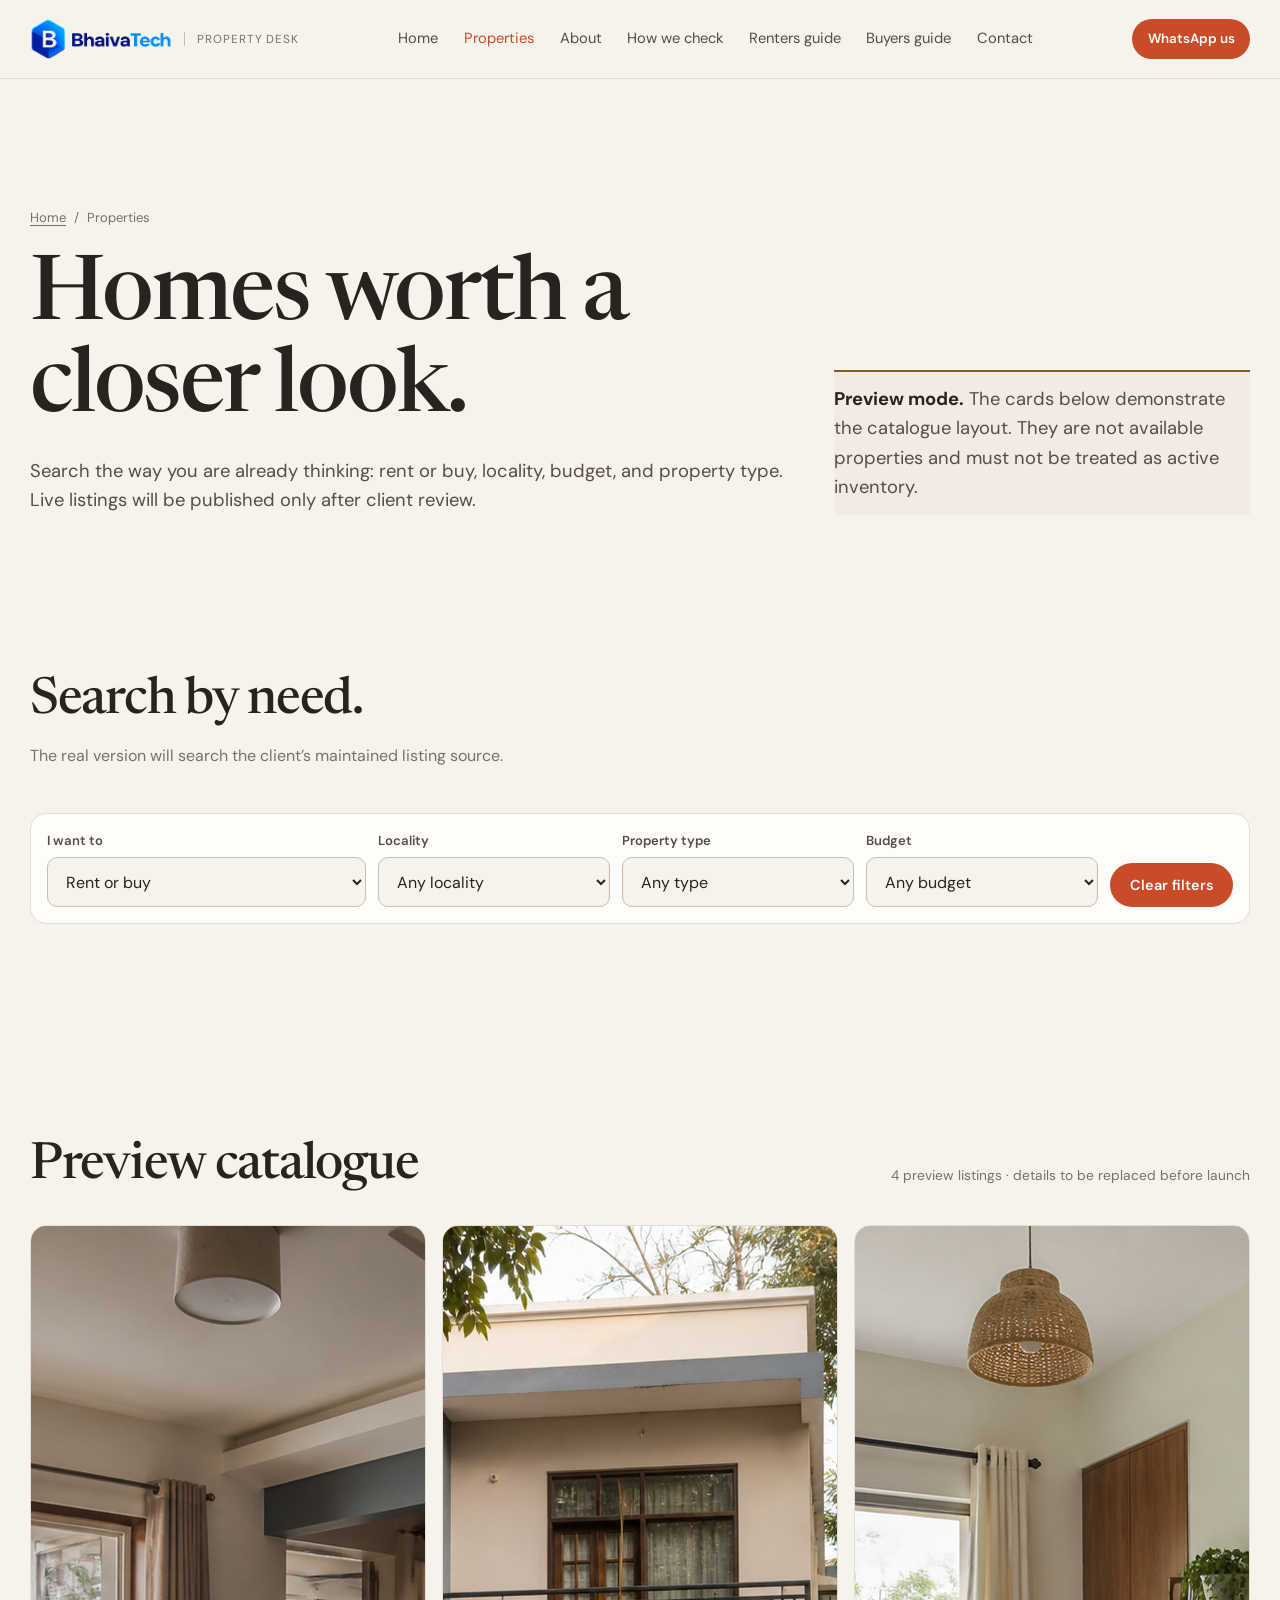
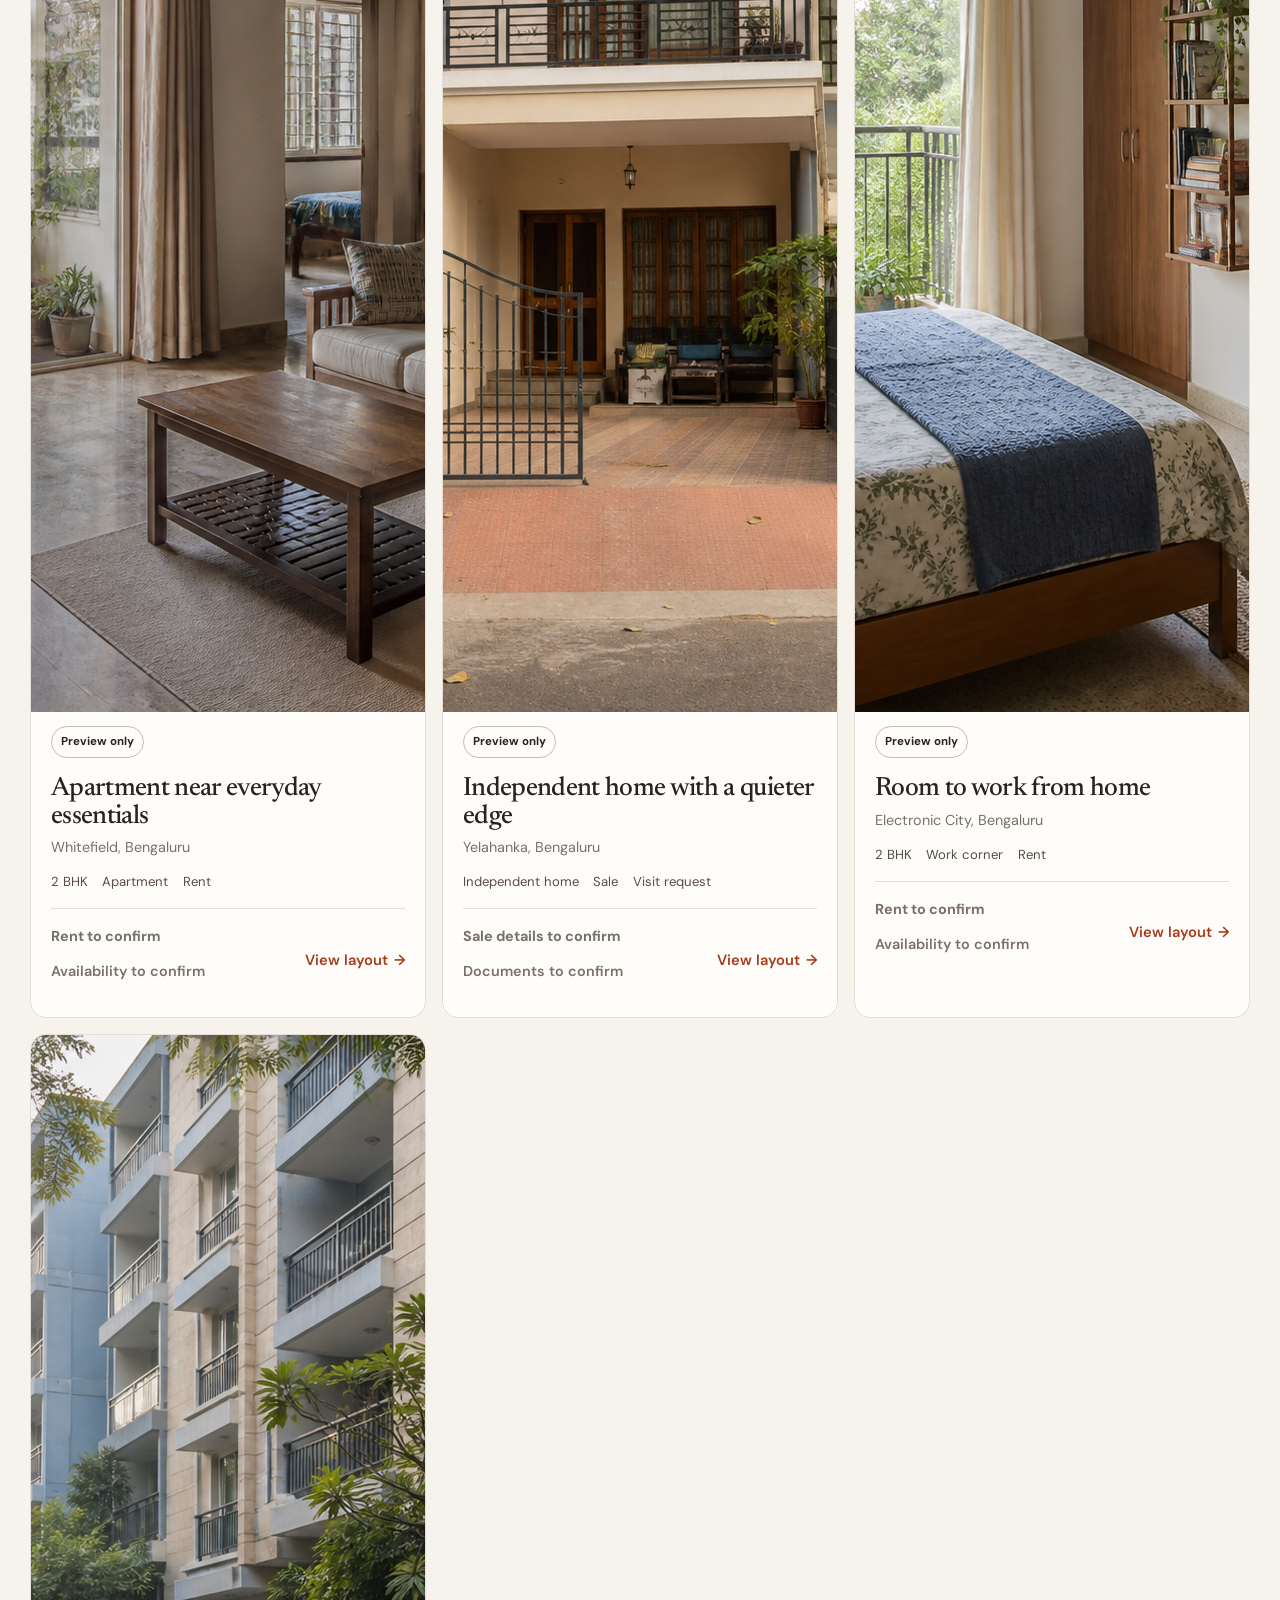
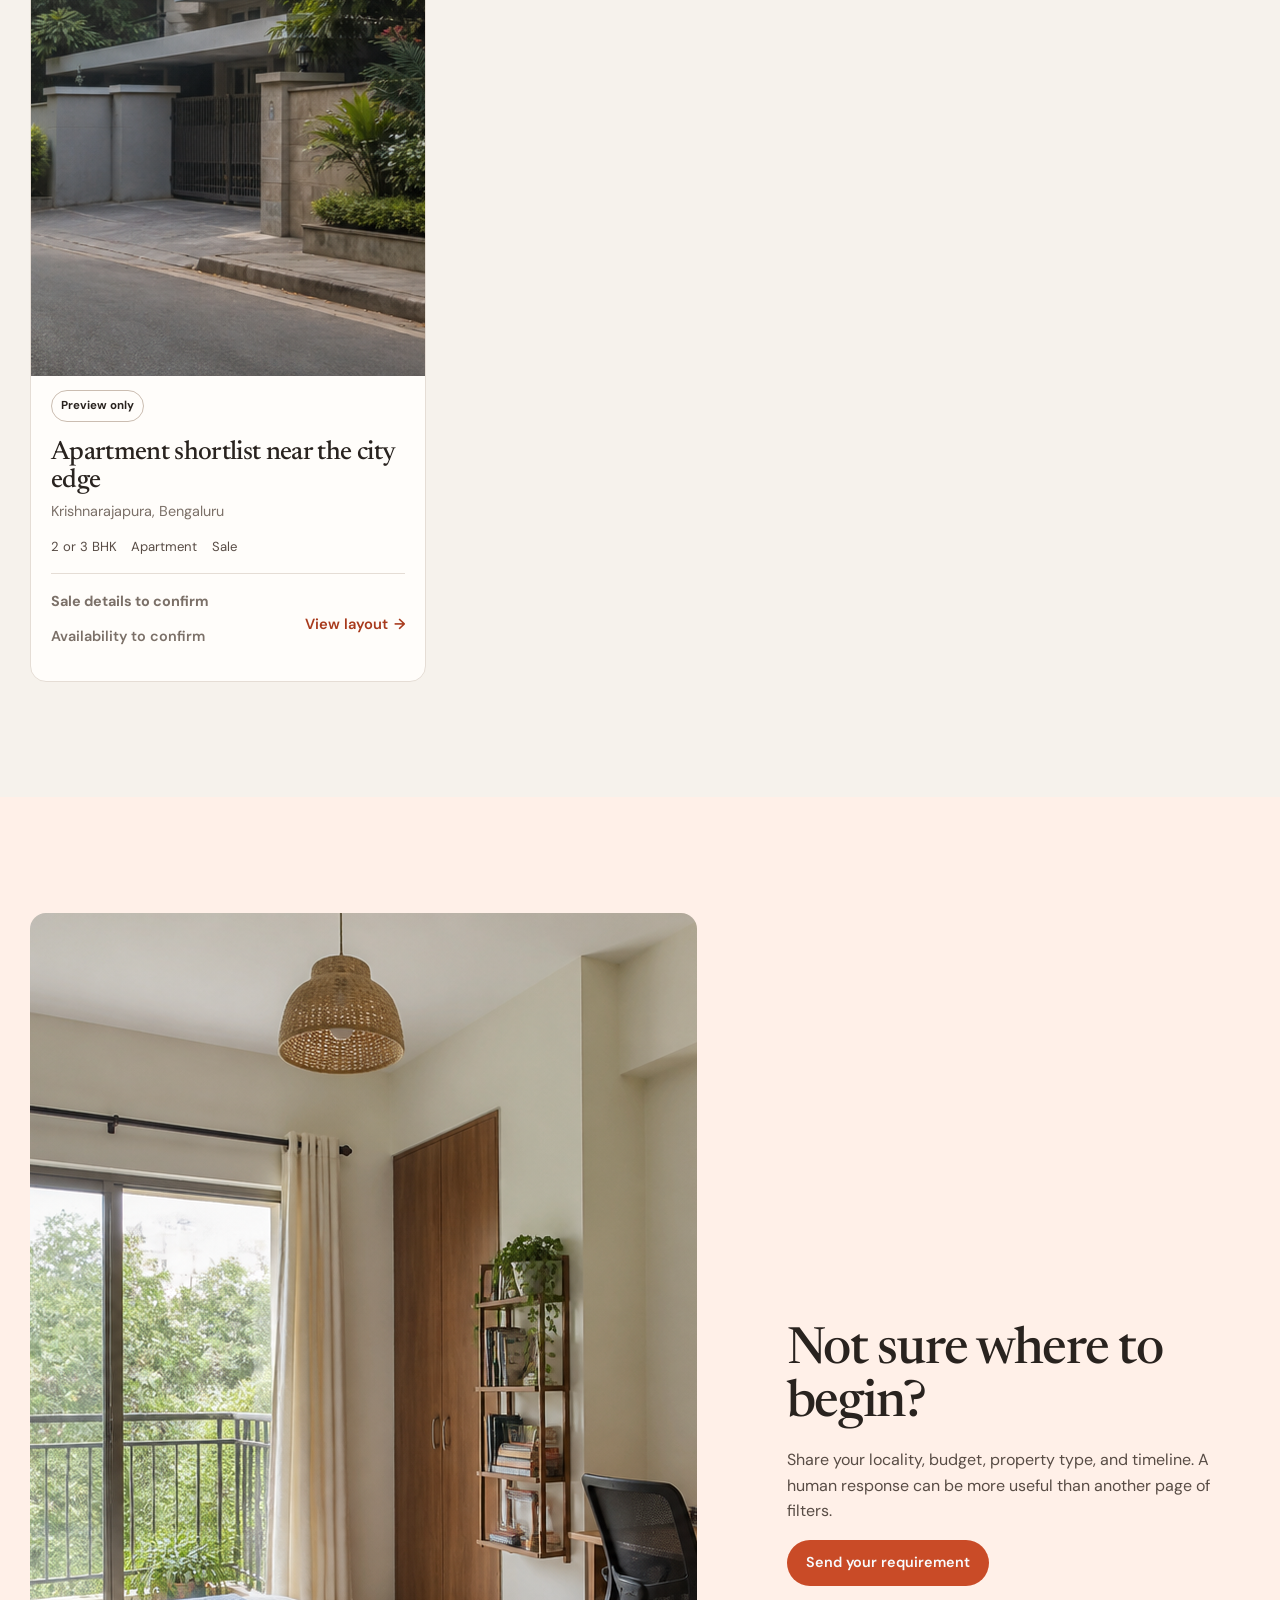
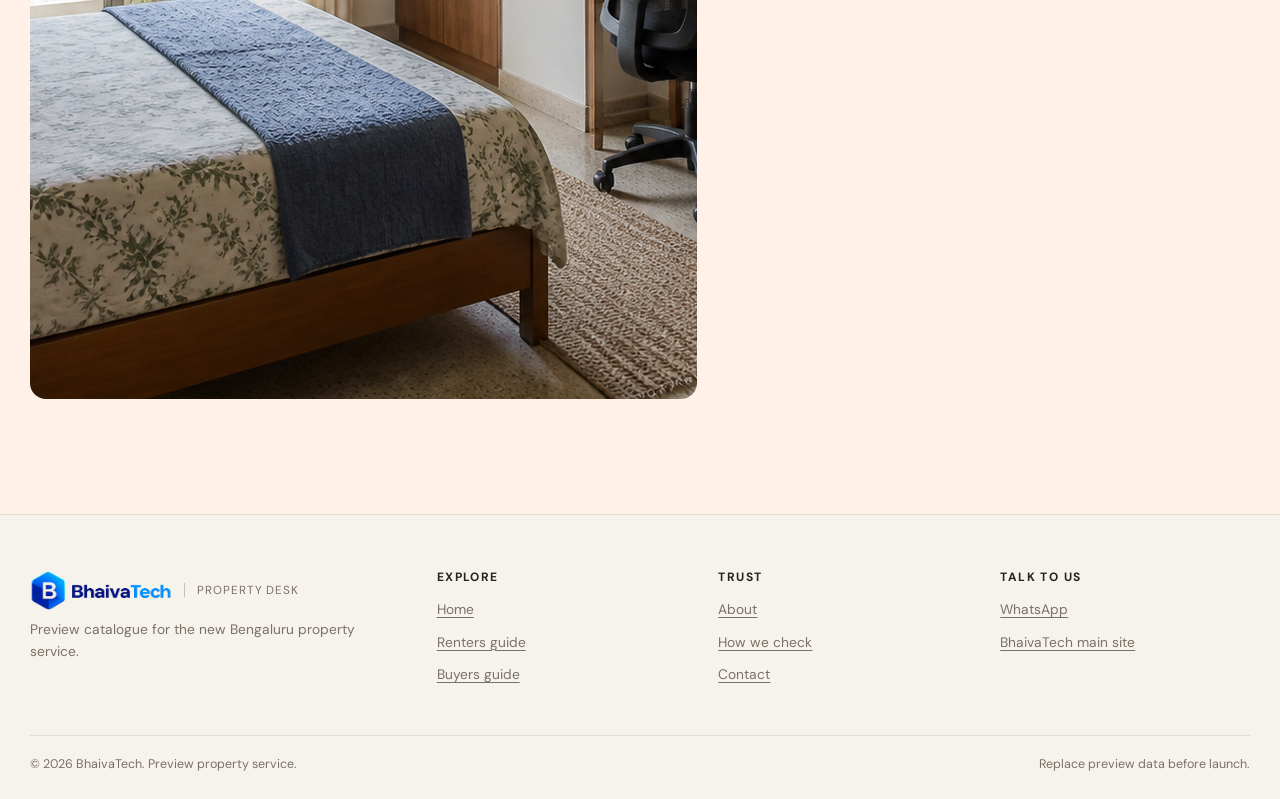
==== properties/index.html @ dc2337f1 "first commit" ====
<!doctype html>
<html lang="en">
<head>
  <meta charset="utf-8">
  <meta name="viewport" content="width=device-width, initial-scale=1">
  <meta name="robots" content="noindex, nofollow">
  <meta name="description" content="Preview the BhaivaTech property catalogue for homes to rent and buy in Bengaluru.">
  <meta property="og:title" content="Bengaluru properties | BhaivaTech Homes">
  <meta property="og:description" content="A preview of the future Bengaluru property catalogue. Live listings will be added after client review.">
  <meta property="og:type" content="website">
  <title>Bengaluru properties | BhaivaTech Homes preview</title>
  <link rel="stylesheet" href="../styles.css">
  <script type="module">
    import { prepare, layout } from 'https://esm.sh/@chenglou/pretext';
    window.Pretext = { prepare, layout };
    window.dispatchEvent(new Event('pretext-ready'));
  </script>
  <script src="../script.js" defer></script>
</head>
<body>
  <a class="skip-link" href="#main-content">Skip to main content</a>
  <header class="site-header">
    <div class="site-header__inner">
      <a class="brand-lockup" href="../index.html" aria-label="BhaivaTech Homes home"><img src="../assets/bhaivatech-logo.png" alt="BhaivaTech"><span class="brand-lockup__descriptor">Property desk</span></a>
      <nav class="primary-nav" id="primary-navigation" data-primary-nav aria-label="Primary navigation">
        <a href="../index.html">Home</a><a href="index.html" aria-current="page">Properties</a><a href="../about.html">About</a><a href="../how-we-verify.html">How we check</a><a href="../renters-guide.html">Renters guide</a><a href="../buyers-guide.html">Buyers guide</a><a href="../contact.html">Contact</a>
      </nav>
      <div class="header-actions"><a class="button button--primary button--small" href="https://wa.me/918277807904?text=Hello%20BhaivaTech%20Homes%2C%20I%20want%20help%20finding%20a%20home%20in%20Bengaluru." target="_blank" rel="noopener">WhatsApp us</a><button class="menu-toggle" type="button" data-menu-toggle aria-expanded="false" aria-controls="primary-navigation" aria-label="Open menu">Menu</button></div>
    </div>
  </header>

  <main id="main-content">
    <section class="container page-hero catalogue-hero" aria-labelledby="catalogue-title">
      <div>
        <div class="breadcrumbs"><a href="../index.html">Home</a><span aria-hidden="true">/</span><span>Properties</span></div>
        <p class="eyebrow">Bengaluru property catalogue</p>
        <h1 id="catalogue-title" data-pretext contenteditable="true" spellcheck="false">Homes worth a closer look.</h1>
        <p data-pretext contenteditable="true" spellcheck="false">Search the way you are already thinking: rent or buy, locality, budget, and property type. Live listings will be published only after client review.</p>
      </div>
      <aside class="catalogue-hero__aside"><p class="notice"><strong>Preview mode.</strong> The cards below demonstrate the catalogue layout. They are not available properties and must not be treated as active inventory.</p></aside>
    </section>

    <section class="section section--tight" aria-labelledby="search-title">
      <div class="container">
        <div class="section-intro"><h2 id="search-title">Search by need.</h2><p class="muted">The real version will search the client’s maintained listing source.</p></div>
        <form class="filter-bar" aria-label="Filter preview properties">
          <div class="form-field"><label for="catalogue-intent">I want to</label><select id="catalogue-intent" name="intent" data-property-filter><option value="">Rent or buy</option><option value="rent">Rent</option><option value="buy">Buy</option></select></div>
          <div class="form-field"><label for="catalogue-locality">Locality</label><select id="catalogue-locality" name="locality" data-property-filter><option value="">Any locality</option><option value="Whitefield">Whitefield</option><option value="Yelahanka">Yelahanka</option><option value="Electronic City">Electronic City</option><option value="Krishnarajapura">Krishnarajapura</option></select></div>
          <div class="form-field"><label for="catalogue-type">Property type</label><select id="catalogue-type" name="type" data-property-filter><option value="">Any type</option><option value="apartment">Apartment</option><option value="house">Independent home</option></select></div>
          <div class="form-field"><label for="catalogue-budget">Budget</label><select id="catalogue-budget" name="budget" data-property-filter><option value="">Any budget</option><option value="rent-basic">Monthly rent</option><option value="sale-basic">Sale budget</option></select></div>
          <button class="button button--primary" type="button" data-clear-filters>Clear filters</button>
        </form>
      </div>
    </section>

    <section class="section" aria-labelledby="results-title">
      <div class="container">
        <div class="catalogue-toolbar"><h2 id="results-title">Preview catalogue</h2><p><span data-result-count>4 preview listings</span> · details to be replaced before launch</p></div>
        <!-- gstack-shortcut(dec-29d0bfb4-1c5e-407a-89c8-eeb99f6dd342): preview catalogue has no accounts, owner uploads, or live database; upgrade when real listing operations require them. -->
        <div class="catalogue-grid" data-property-grid>
          <article class="property-card catalogue-card" data-property-card data-intent="rent" data-locality="Whitefield" data-type="apartment" data-budget="rent-basic">
            <div class="property-card__image-wrap"><img class="property-card__image" src="../assets/bengaluru-living-room.png" alt="Preview apartment living room in Whitefield" width="1448" height="1086" loading="lazy"><span class="property-card__flag">Preview only</span></div>
            <div class="property-card__body"><h3>Apartment near everyday essentials</h3><p>Whitefield, Bengaluru</p><div class="property-meta"><span>2 BHK</span><span>Apartment</span><span>Rent</span></div><div class="property-card__footer"><div><p class="property-price">Rent to confirm</p><p class="property-status">Availability to confirm</p></div><a class="text-link" href="../property-preview.html?intent=rent&amp;locality=Whitefield">View layout <span aria-hidden="true">→</span></a></div></div>
          </article>
          <article class="property-card catalogue-card" data-property-card data-intent="buy" data-locality="Yelahanka" data-type="house" data-budget="sale-basic">
            <div class="property-card__image-wrap"><img class="property-card__image" src="../assets/bengaluru-house.png" alt="Preview independent home in Yelahanka" width="1448" height="1086" loading="lazy"><span class="property-card__flag">Preview only</span></div>
            <div class="property-card__body"><h3>Independent home with a quieter edge</h3><p>Yelahanka, Bengaluru</p><div class="property-meta"><span>Independent home</span><span>Sale</span><span>Visit request</span></div><div class="property-card__footer"><div><p class="property-price">Sale details to confirm</p><p class="property-status">Documents to confirm</p></div><a class="text-link" href="../property-preview.html?intent=buy&amp;locality=Yelahanka">View layout <span aria-hidden="true">→</span></a></div></div>
          </article>
          <article class="property-card catalogue-card" data-property-card data-intent="rent" data-locality="Electronic City" data-type="apartment" data-budget="rent-basic">
            <div class="property-card__image-wrap"><img class="property-card__image" src="../assets/bengaluru-bedroom.png" alt="Preview apartment bedroom in Electronic City" width="1448" height="1086" loading="lazy"><span class="property-card__flag">Preview only</span></div>
            <div class="property-card__body"><h3>Room to work from home</h3><p>Electronic City, Bengaluru</p><div class="property-meta"><span>2 BHK</span><span>Work corner</span><span>Rent</span></div><div class="property-card__footer"><div><p class="property-price">Rent to confirm</p><p class="property-status">Availability to confirm</p></div><a class="text-link" href="../property-preview.html?intent=rent&amp;locality=Electronic%20City">View layout <span aria-hidden="true">→</span></a></div></div>
          </article>
          <article class="property-card catalogue-card" data-property-card data-intent="buy" data-locality="Krishnarajapura" data-type="apartment" data-budget="sale-basic">
            <div class="property-card__image-wrap"><img class="property-card__image" src="../assets/bengaluru-street-hero.png" alt="Preview apartment street in Krishnarajapura" width="1672" height="941" loading="lazy"><span class="property-card__flag">Preview only</span></div>
            <div class="property-card__body"><h3>Apartment shortlist near the city edge</h3><p>Krishnarajapura, Bengaluru</p><div class="property-meta"><span>2 or 3 BHK</span><span>Apartment</span><span>Sale</span></div><div class="property-card__footer"><div><p class="property-price">Sale details to confirm</p><p class="property-status">Availability to confirm</p></div><a class="text-link" href="../property-preview.html?intent=buy&amp;locality=Krishnarajapura">View layout <span aria-hidden="true">→</span></a></div></div>
          </article>
          <div class="empty-state" data-empty-state hidden><h3>No preview matches that filter.</h3><p>Try another locality or tell the team what you need. The live catalogue will guide you to an enquiry when no exact property is available.</p><a class="button button--outline" href="../contact.html">Tell us your need</a></div>
        </div>
      </div>
    </section>

    <section class="section section--blue" aria-labelledby="catalogue-help-title">
      <div class="container split-feature split-feature--reverse">
        <div class="feature-media"><img src="../assets/bengaluru-bedroom.png" alt="Preview bedroom with a work desk in a Bengaluru apartment" width="1448" height="1086" loading="lazy"></div>
        <div class="feature-copy"><h2 id="catalogue-help-title">Not sure where to begin?</h2><p>Share your locality, budget, property type, and timeline. A human response can be more useful than another page of filters.</p><a class="button button--primary" href="../contact.html">Send your requirement</a></div>
      </div>
    </section>
  </main>

  <footer class="site-footer"><div class="site-footer__inner"><div class="site-footer__grid"><div><a class="brand-lockup" href="../index.html" aria-label="BhaivaTech Homes home"><img src="../assets/bhaivatech-logo.png" alt="BhaivaTech"><span class="brand-lockup__descriptor">Property desk</span></a><p>Preview catalogue for the new Bengaluru property service.</p></div><div><h2>Explore</h2><ul><li><a href="../index.html">Home</a></li><li><a href="../renters-guide.html">Renters guide</a></li><li><a href="../buyers-guide.html">Buyers guide</a></li></ul></div><div><h2>Trust</h2><ul><li><a href="../about.html">About</a></li><li><a href="../how-we-verify.html">How we check</a></li><li><a href="../contact.html">Contact</a></li></ul></div><div><h2>Talk to us</h2><ul><li><a href="https://wa.me/918277807904" target="_blank" rel="noopener">WhatsApp</a></li><li><a href="https://bhaivatech.com/" target="_blank" rel="noopener">BhaivaTech main site</a></li></ul></div></div><div class="site-footer__bottom"><span>© 2026 BhaivaTech. Preview property service.</span><span>Replace preview data before launch.</span></div></div></footer>
</body>
</html>
---- styles.css ----
@import url('https://fonts.googleapis.com/css2?family=DM+Sans:wght@400;500;600;700&family=Newsreader:opsz,wght@6..72,400;6..72,500;6..72,600&display=swap');

:root {
  color-scheme: light;
  --page: #f6f2ec;
  --surface: #fffdfa;
  --surface-strong: #f1ebe4;
  --surface-blue: #fff0e8;
  --ink: #29231f;
  --ink-soft: #584c45;
  --muted: #7b7068;
  --line: #e5ddd5;
  --line-strong: #cbbdb1;
  --brand: #c94b27;
  --brand-deep: #a83a1c;
  --brand-pale: #fae3d9;
  --success: #23664f;
  --warning: #8a5a18;
  --radius: 16px;
  --radius-small: 10px;
  --max: 1220px;
  --shadow: 0 16px 38px rgba(25, 35, 45, 0.09);
  --font-sans: 'DM Sans', system-ui, sans-serif;
  --font-display: 'Newsreader', Georgia, serif;
}

* { box-sizing: border-box; }

html {
  scroll-behavior: smooth;
  background: var(--page);
}

body {
  margin: 0;
  min-width: 320px;
  background: var(--page);
  color: var(--ink);
  font-family: var(--font-sans);
  font-size: 16px;
  line-height: 1.6;
  text-rendering: optimizeLegibility;
}

body::selection { background: var(--brand-pale); }

img { display: block; max-width: 100%; }

a {
  color: inherit;
  text-decoration-thickness: 1px;
  text-underline-offset: 3px;
}

button,
input,
select,
textarea { font: inherit; }

button { cursor: pointer; }

:focus-visible {
  outline: 3px solid var(--brand);
  outline-offset: 4px;
}

.skip-link {
  position: absolute;
  left: 1rem;
  top: -5rem;
  z-index: 20;
  padding: 0.75rem 1rem;
  border-radius: var(--radius-small);
  background: var(--ink);
  color: var(--page);
}

.skip-link:focus { top: 1rem; }

.site-header {
  position: sticky;
  top: 0;
  z-index: 10;
  border-bottom: 1px solid var(--line);
  background: color-mix(in srgb, var(--page) 94%, transparent);
  backdrop-filter: blur(16px);
}

.site-header__inner,
.site-footer__inner,
.container {
  width: min(calc(100% - 2.5rem), var(--max));
  margin-inline: auto;
}

.site-header__inner {
  display: flex;
  min-height: 78px;
  align-items: center;
  justify-content: space-between;
  gap: 2rem;
}

.brand-lockup {
  display: inline-flex;
  min-width: 166px;
  align-items: center;
  gap: 0.75rem;
  text-decoration: none;
}

.brand-lockup img {
  width: 142px;
  height: auto;
}

.brand-lockup__descriptor {
  padding-left: 0.75rem;
  border-left: 1px solid var(--line-strong);
  color: var(--muted);
  font-size: 0.73rem;
  line-height: 1.2;
  letter-spacing: 0.08em;
  text-transform: uppercase;
}

.primary-nav {
  display: flex;
  align-items: center;
  gap: clamp(1rem, 2vw, 2rem);
}

.primary-nav a {
  color: var(--ink-soft);
  font-size: 0.92rem;
  text-decoration: none;
}

.primary-nav a:hover,
.primary-nav a[aria-current='page'] { color: var(--brand); }

.header-actions {
  display: flex;
  align-items: center;
  gap: 0.75rem;
}

.menu-toggle {
  display: none;
  min-width: 44px;
  min-height: 44px;
  border: 1px solid var(--line);
  border-radius: var(--radius-small);
  background: var(--surface);
  color: var(--ink);
}

.button {
  display: inline-flex;
  min-height: 46px;
  align-items: center;
  justify-content: center;
  gap: 0.5rem;
  border: 1px solid transparent;
  border-radius: 999px;
  padding: 0.72rem 1.15rem;
  font-size: 0.9rem;
  font-weight: 600;
  line-height: 1;
  text-decoration: none;
  transition: transform 180ms ease, background-color 180ms ease, border-color 180ms ease;
}

.button:hover { transform: translateY(-2px); }

.button--primary {
  background: var(--brand);
  color: #f8fbfd;
}

.button--primary:hover { background: var(--brand-deep); }

.button--outline {
  border-color: var(--line-strong);
  background: transparent;
  color: var(--ink);
}

.button--outline:hover { border-color: var(--brand); color: var(--brand); }

.button--small { min-height: 40px; padding: 0.6rem 0.9rem; font-size: 0.84rem; }
.button--small { white-space: nowrap; }

.text-link {
  display: inline-flex;
  align-items: center;
  gap: 0.35rem;
  color: var(--brand-deep);
  font-size: 0.92rem;
  font-weight: 600;
  text-decoration: none;
}

.text-link:hover { color: var(--brand); }

.eyebrow {
  display: none;
}

h1,
h2,
h3,
p { margin-top: 0; }

h1,
h2,
h3 {
  color: var(--ink);
  font-family: var(--font-display);
  font-weight: 500;
  letter-spacing: -0.025em;
  line-height: 1.03;
}

h1 { max-width: 11ch; margin-bottom: 1.25rem; font-size: clamp(3.25rem, 7vw, 6rem); }
#hero-title {
  max-width: 24ch;
  font-size: clamp(3rem, 5.3vw, 5.4rem);
}
h2 { margin-bottom: 1rem; font-size: clamp(2.35rem, 4vw, 4.4rem); }
h3 { margin-bottom: 0.65rem; font-size: clamp(1.6rem, 2.8vw, 2.35rem); }

.lede {
  max-width: 58ch;
  color: var(--ink-soft);
  font-size: clamp(1.05rem, 1.5vw, 1.25rem);
  line-height: 1.55;
}

.muted { color: var(--muted); }

.hero {
  display: grid;
  min-height: 650px;
  grid-template-columns: minmax(0, 0.83fr) minmax(0, 1.17fr);
  align-items: stretch;
  gap: 0;
  padding: 2.75rem 0 0;
}

.hero__copy {
  display: flex;
  flex-direction: column;
  justify-content: center;
  padding: clamp(2rem, 5vw, 5.5rem) clamp(1.5rem, 4vw, 4.5rem) clamp(3rem, 6vw, 6rem) 0;
}

.hero__actions {
  display: flex;
  flex-wrap: wrap;
  gap: 0.75rem;
  margin-top: 1.7rem;
}

.hero__note {
  max-width: 42ch;
  margin: 1.2rem 0 0;
  color: var(--muted);
  font-size: 0.84rem;
}

.hero__media {
  position: relative;
  min-height: 620px;
  overflow: hidden;
  border-radius: var(--radius) 0 0 var(--radius);
  background: var(--surface-strong);
}

.hero__media img {
  width: 100%;
  height: 100%;
  min-height: 620px;
  object-fit: cover;
}

.hero__caption {
  position: static;
  max-width: 24ch;
  margin: 0;
  padding: 0.8rem 1rem;
  border: 0;
  color: var(--muted);
  font-size: 0.78rem;
  line-height: 1.4;
}

.section { padding: clamp(4.5rem, 9vw, 8.5rem) 0; }
.section--tight { padding: clamp(3rem, 6vw, 5rem) 0; }
.section--tint { background: var(--surface-strong); }
.section--blue { background: var(--surface-blue); }

.section-intro {
  max-width: 720px;
  margin-bottom: 2.75rem;
}

.section-intro p:last-child { margin-bottom: 0; }

.section-intro--wide { max-width: 900px; }

.intent-grid {
  display: grid;
  grid-template-columns: repeat(2, minmax(0, 1fr));
  gap: 1rem;
}

.intent-panel {
  display: flex;
  min-height: 270px;
  flex-direction: column;
  justify-content: space-between;
  border: 1px solid var(--line);
  border-radius: var(--radius);
  padding: clamp(1.5rem, 3vw, 2.5rem);
  background: var(--surface);
  transition: transform 180ms ease, border-color 180ms ease;
}

.intent-panel:hover { transform: translateY(-3px); border-color: var(--brand); }

.intent-panel--buy { background: var(--surface-blue); }

.intent-panel__mark {
  display: none;
}

.intent-panel p { max-width: 34ch; color: var(--ink-soft); }

.split-feature {
  display: grid;
  grid-template-columns: minmax(0, 0.82fr) minmax(0, 1.18fr);
  align-items: center;
  gap: clamp(2rem, 7vw, 7rem);
}

.split-feature--reverse { grid-template-columns: minmax(0, 1.18fr) minmax(0, 0.82fr); }

.feature-media {
  overflow: hidden;
  border-radius: var(--radius);
  background: var(--surface-strong);
}

.feature-media img { width: 100%; aspect-ratio: 4 / 3; object-fit: cover; }

.feature-copy p { max-width: 54ch; color: var(--ink-soft); }

.feature-copy__list,
.check-list,
.guide-list {
  display: grid;
  gap: 0.85rem;
  padding: 0;
  list-style: none;
}

.feature-copy__list li,
.check-list li {
  display: flex;
  gap: 0.75rem;
  color: var(--ink-soft);
}

.feature-copy__list li::before,
.check-list li::before {
  flex: 0 0 auto;
  width: 1.15rem;
  height: 1.15rem;
  margin-top: 0.25rem;
  border: 1px solid var(--brand);
  border-radius: 50%;
  background: var(--brand);
  content: '';
}

.property-preview-grid {
  display: grid;
  grid-template-columns: repeat(2, minmax(0, 1fr));
  gap: 1rem;
}

.property-card {
  overflow: hidden;
  border: 1px solid var(--line);
  border-radius: var(--radius);
  background: var(--surface);
}

.property-card__image-wrap { position: relative; }
.property-card__image { width: 100%; aspect-ratio: 16 / 10; object-fit: cover; }

.property-card__flag {
  display: inline-block;
  margin: 0.9rem 1.25rem 0;
  border: 1px solid var(--line-strong);
  padding: 0.35rem 0.55rem;
  border-radius: 999px;
  color: var(--ink);
  font-size: 0.72rem;
  font-weight: 700;
}

.property-card__body { padding: 1.15rem 1.25rem 1.35rem; }

.property-card__body h3 { margin-bottom: 0.35rem; font-size: 1.65rem; }
.property-card__body p { margin-bottom: 0.75rem; color: var(--muted); font-size: 0.9rem; }

.property-meta {
  display: flex;
  flex-wrap: wrap;
  gap: 0.45rem 0.9rem;
  margin: 0 0 1rem;
  color: var(--ink-soft);
  font-size: 0.82rem;
}

.property-meta span { white-space: nowrap; }

.property-card__footer {
  display: flex;
  align-items: center;
  justify-content: space-between;
  gap: 1rem;
  border-top: 1px solid var(--line);
  padding-top: 1rem;
}

.property-price { margin: 0; color: var(--ink); font-weight: 700; }
.property-status { margin: 0; color: var(--success); font-size: 0.78rem; font-weight: 600; }

.demo-note {
  margin: 1rem 0 0;
  color: var(--muted);
  font-size: 0.82rem;
}

.locality-list {
  display: grid;
  grid-template-columns: repeat(4, minmax(0, 1fr));
  border-top: 1px solid var(--line);
  border-left: 1px solid var(--line);
}

.locality-link {
  display: flex;
  min-height: 145px;
  flex-direction: column;
  justify-content: space-between;
  border-right: 1px solid var(--line);
  border-bottom: 1px solid var(--line);
  padding: 1.2rem;
  background: var(--surface);
  text-decoration: none;
}

.locality-link:hover { background: var(--surface-blue); }
.locality-link strong { font-family: var(--font-display); font-size: 1.55rem; font-weight: 500; }
.locality-link span { color: var(--muted); font-size: 0.82rem; }

.guide-grid {
  display: grid;
  grid-template-columns: repeat(2, minmax(0, 1fr));
  gap: 1rem;
}

.guide-panel {
  border-top: 2px solid var(--brand);
  padding: 1.5rem 0 0;
}

.guide-panel p { max-width: 48ch; color: var(--ink-soft); }

.faq-list { border-top: 1px solid var(--line); }

.faq-item { border-bottom: 1px solid var(--line); }

.faq-question {
  display: flex;
  width: 100%;
  align-items: center;
  justify-content: space-between;
  gap: 1rem;
  border: 0;
  padding: 1.3rem 0;
  background: transparent;
  color: var(--ink);
  font-family: var(--font-display);
  font-size: clamp(1.2rem, 2vw, 1.6rem);
  text-align: left;
}

.faq-question span:last-child { color: var(--brand); font-family: var(--font-sans); font-size: 1.4rem; }

.faq-answer {
  max-width: 66ch;
  padding: 0 2rem 1.3rem 0;
  color: var(--ink-soft);
}

.faq-answer[hidden] { display: none; }

.lead-section {
  display: grid;
  grid-template-columns: minmax(0, 0.75fr) minmax(0, 1.25fr);
  gap: clamp(2rem, 7vw, 7rem);
  align-items: start;
}

.lead-panel {
  border: 1px solid var(--line);
  border-radius: var(--radius);
  padding: clamp(1.25rem, 3vw, 2.25rem);
  background: var(--surface);
}

.form-grid {
  display: grid;
  grid-template-columns: repeat(2, minmax(0, 1fr));
  gap: 1rem;
}

.form-field { display: grid; gap: 0.4rem; }
.form-field--wide { grid-column: 1 / -1; }

.form-field label {
  color: var(--ink-soft);
  font-size: 0.82rem;
  font-weight: 600;
}

.form-field input,
.form-field select,
.form-field textarea {
  width: 100%;
  border: 1px solid var(--line-strong);
  border-radius: var(--radius-small);
  padding: 0.78rem 0.85rem;
  background: var(--page);
  color: var(--ink);
}

.form-field textarea { min-height: 110px; resize: vertical; }
.form-field input::placeholder,
.form-field textarea::placeholder { color: var(--muted); }
.form-field input:focus,
.form-field select:focus,
.form-field textarea:focus { border-color: var(--brand); outline: 2px solid var(--brand-pale); }

.form-consent { margin: 1rem 0; color: var(--muted); font-size: 0.78rem; }

.form-status {
  margin: 1rem 0 0;
  border-top: 1px solid var(--success);
  padding-top: 0.75rem;
  color: var(--success);
  font-size: 0.88rem;
}

.form-status[hidden] { display: none; }

.site-footer {
  border-top: 1px solid var(--line);
  padding: 3.5rem 0 1.5rem;
}

.site-footer__grid {
  display: grid;
  grid-template-columns: 1.5fr repeat(3, 1fr);
  gap: 2rem;
}

.site-footer__grid h2 {
  margin-bottom: 0.8rem;
  font-family: var(--font-sans);
  font-size: 0.75rem;
  font-weight: 700;
  letter-spacing: 0.12em;
  text-transform: uppercase;
}

.site-footer__grid p,
.site-footer__grid a { color: var(--muted); font-size: 0.86rem; }
.site-footer__grid ul { display: grid; gap: 0.45rem; margin: 0; padding: 0; list-style: none; }

.site-footer__bottom {
  display: flex;
  justify-content: space-between;
  gap: 1rem;
  margin-top: 3rem;
  border-top: 1px solid var(--line);
  padding-top: 1.2rem;
  color: var(--muted);
  font-size: 0.78rem;
}

.page-hero {
  padding: clamp(4.5rem, 10vw, 8.5rem) 0 4rem;
}

.page-hero h1 { max-width: 12ch; }
.page-hero p { max-width: 62ch; color: var(--ink-soft); font-size: 1.15rem; }

.catalogue-hero {
  display: grid;
  grid-template-columns: minmax(0, 1fr) minmax(300px, 0.55fr);
  gap: 3rem;
  align-items: end;
}

.catalogue-hero__aside { color: var(--muted); font-size: 0.9rem; }

.filter-bar {
  display: grid;
  grid-template-columns: 1.1fr 0.8fr 0.8fr 0.8fr auto;
  gap: 0.75rem;
  align-items: end;
  border: 1px solid var(--line);
  border-radius: var(--radius);
  padding: 1rem;
  background: var(--surface);
}

.filter-bar .form-field { min-width: 0; }
.filter-bar .button { min-height: 44px; }

.catalogue-toolbar {
  display: flex;
  align-items: center;
  justify-content: space-between;
  gap: 1rem;
  padding: 1.5rem 0 1rem;
}

.catalogue-toolbar p { margin: 0; color: var(--muted); font-size: 0.86rem; }

.catalogue-grid {
  display: grid;
  grid-template-columns: repeat(3, minmax(0, 1fr));
  gap: 1rem;
}

.catalogue-card[hidden] { display: none; }

.empty-state {
  grid-column: 1 / -1;
  border: 1px dashed var(--line-strong);
  border-radius: var(--radius);
  padding: 3rem 1.5rem;
  text-align: center;
}

.empty-state p { max-width: 48ch; margin-inline: auto; color: var(--muted); }

.property-detail-hero {
  display: grid;
  grid-template-columns: minmax(0, 1.15fr) minmax(0, 0.85fr);
  gap: clamp(2rem, 6vw, 5rem);
  align-items: center;
}

.property-detail-hero__image {
  overflow: hidden;
  border-radius: var(--radius);
}

.property-detail-hero__image img { width: 100%; aspect-ratio: 4 / 3; object-fit: cover; }

.detail-facts {
  display: grid;
  grid-template-columns: repeat(2, minmax(0, 1fr));
  gap: 0.75rem;
  margin: 1.5rem 0 0;
}

.detail-fact { border-top: 1px solid var(--line); padding-top: 0.7rem; }
.detail-fact dt { color: var(--muted); font-size: 0.78rem; }
.detail-fact dd { margin: 0.25rem 0 0; color: var(--ink); font-weight: 600; }

.article-shell { max-width: 820px; }
.article-shell h2 { margin-top: 3.5rem; font-size: clamp(2rem, 3vw, 3rem); }
.article-shell h3 { margin-top: 2rem; font-size: 1.7rem; }
.article-shell p,
.article-shell li { color: var(--ink-soft); }
.article-shell ul { padding-left: 1.2rem; }

.breadcrumbs {
  display: flex;
  flex-wrap: wrap;
  gap: 0.5rem;
  margin-bottom: 1.5rem;
  color: var(--muted);
  font-size: 0.82rem;
}

.notice {
  border-top: 2px solid var(--warning);
  padding: 0.8rem 0;
  background: var(--surface-strong);
  color: var(--ink-soft);
}

.notice strong { color: var(--ink); }

@media (min-width: 1440px) {
  .site-header__inner,
  .site-footer__inner,
  .container { width: min(calc(100% - 4rem), 1320px); }
  .hero { min-height: 720px; }
  .hero__media,
  .hero__media img { min-height: 690px; }
}

@media (max-width: 1023px) {
  .site-header__inner { gap: 1rem; }
  .primary-nav { gap: 1rem; }
  .brand-lockup__descriptor { display: none; }
  .hero { grid-template-columns: minmax(0, 0.9fr) minmax(0, 1.1fr); }
  .hero__copy { padding-right: 2rem; }
  h1 { font-size: clamp(3rem, 8vw, 5.4rem); }
  .locality-list { grid-template-columns: repeat(2, minmax(0, 1fr)); }
  .catalogue-grid { grid-template-columns: repeat(2, minmax(0, 1fr)); }
  .filter-bar { grid-template-columns: repeat(2, minmax(0, 1fr)); }
  .filter-bar .button { width: 100%; }
  .site-footer__grid { grid-template-columns: 1.3fr repeat(2, 1fr); }
}

@media (max-width: 767px) {
  html { scroll-behavior: auto; }
  .site-header__inner,
  .site-footer__inner,
  .container { width: min(calc(100% - 2rem), var(--max)); }
  .site-header__inner { min-height: 68px; }
  .brand-lockup img { width: 132px; }
  .menu-toggle { display: inline-grid; place-items: center; }
  .primary-nav {
    position: absolute;
    top: calc(100% + 1px);
    right: 1rem;
    left: 1rem;
    display: none;
    flex-direction: column;
    align-items: stretch;
    gap: 0;
    border: 1px solid var(--line);
    border-radius: var(--radius-small);
    background: var(--surface);
    box-shadow: var(--shadow);
  }
  .primary-nav.is-open { display: flex; }
  .primary-nav a { padding: 0.9rem 1rem; border-bottom: 1px solid var(--line); }
  .primary-nav a:last-child { border-bottom: 0; }
  .header-actions .button--outline { display: none; }
  .hero,
  .split-feature,
  .split-feature--reverse,
  .lead-section,
  .property-detail-hero,
  .catalogue-hero { grid-template-columns: 1fr; }
  .hero { min-height: 0; padding-top: 1.5rem; }
  .hero__copy { padding: 3.25rem 0 2.5rem; }
  h1 { max-width: 14ch; font-size: clamp(3rem, 14vw, 4.7rem); }
  h2 { font-size: clamp(2.35rem, 12vw, 3.5rem); }
  .hero__media,
  .hero__media img { min-height: 390px; }
  .hero__media { border-radius: var(--radius); }
  .intent-grid,
  .property-preview-grid,
  .guide-grid,
  .form-grid { grid-template-columns: 1fr; }
  .form-field--wide { grid-column: auto; }
  .locality-list { grid-template-columns: 1fr 1fr; }
  .catalogue-grid { grid-template-columns: 1fr; }
  .filter-bar { grid-template-columns: 1fr; }
  .catalogue-toolbar,
  .site-footer__bottom { align-items: flex-start; flex-direction: column; }
  .site-footer__grid { grid-template-columns: 1fr 1fr; }
  .site-footer__grid > :first-child { grid-column: 1 / -1; }
  .page-hero { padding: 3.5rem 0 2.5rem; }
  .property-detail-hero__image { order: -1; }
}

@media (max-width: 374px) {
  .site-header__inner,
  .site-footer__inner,
  .container { width: calc(100% - 1.5rem); }
  .header-actions .button--primary { padding-inline: 0.7rem; font-size: 0.78rem; }
  .locality-list { grid-template-columns: 1fr; }
  .site-footer__grid { grid-template-columns: 1fr; }
  .site-footer__grid > :first-child { grid-column: auto; }
}

@media (prefers-reduced-motion: reduce) {
  *,
  *::before,
  *::after {
    scroll-behavior: auto !important;
    transition-duration: 0.01ms !important;
    animation-duration: 0.01ms !important;
    animation-iteration-count: 1 !important;
  }
}
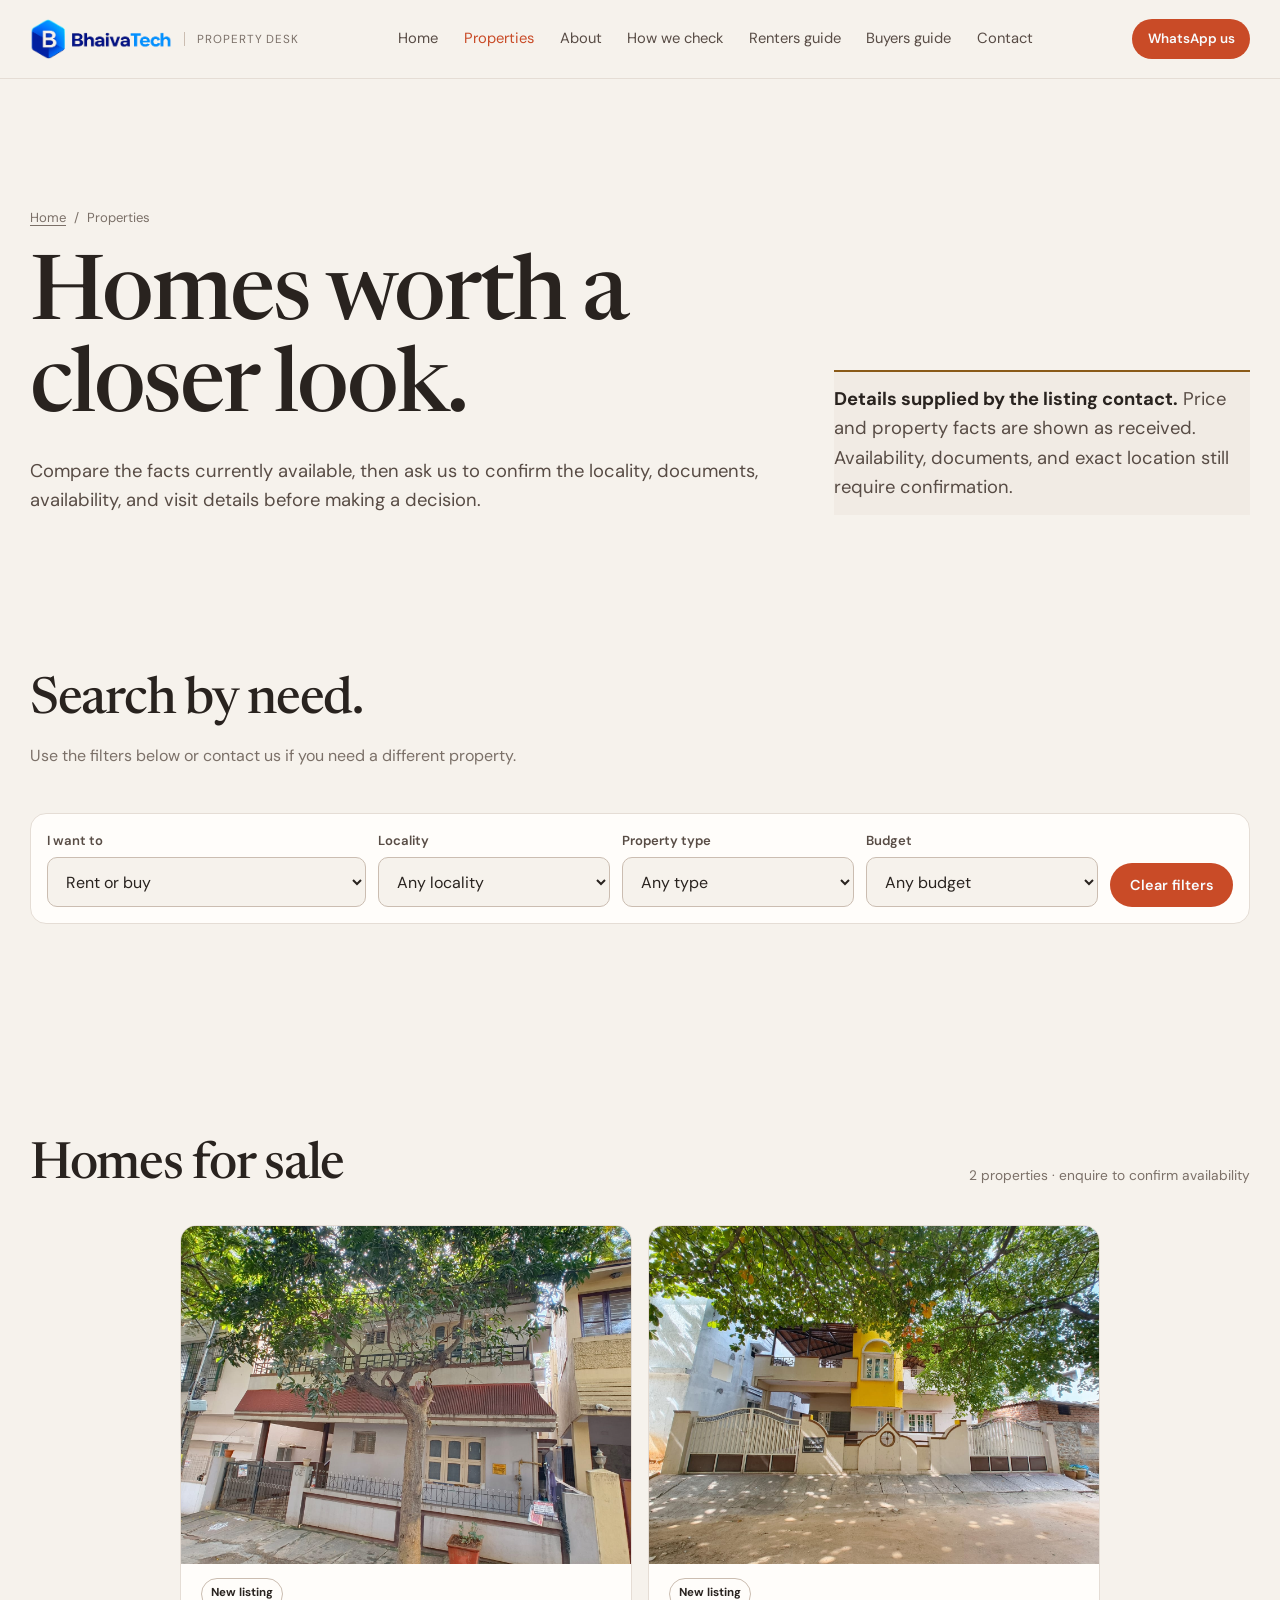
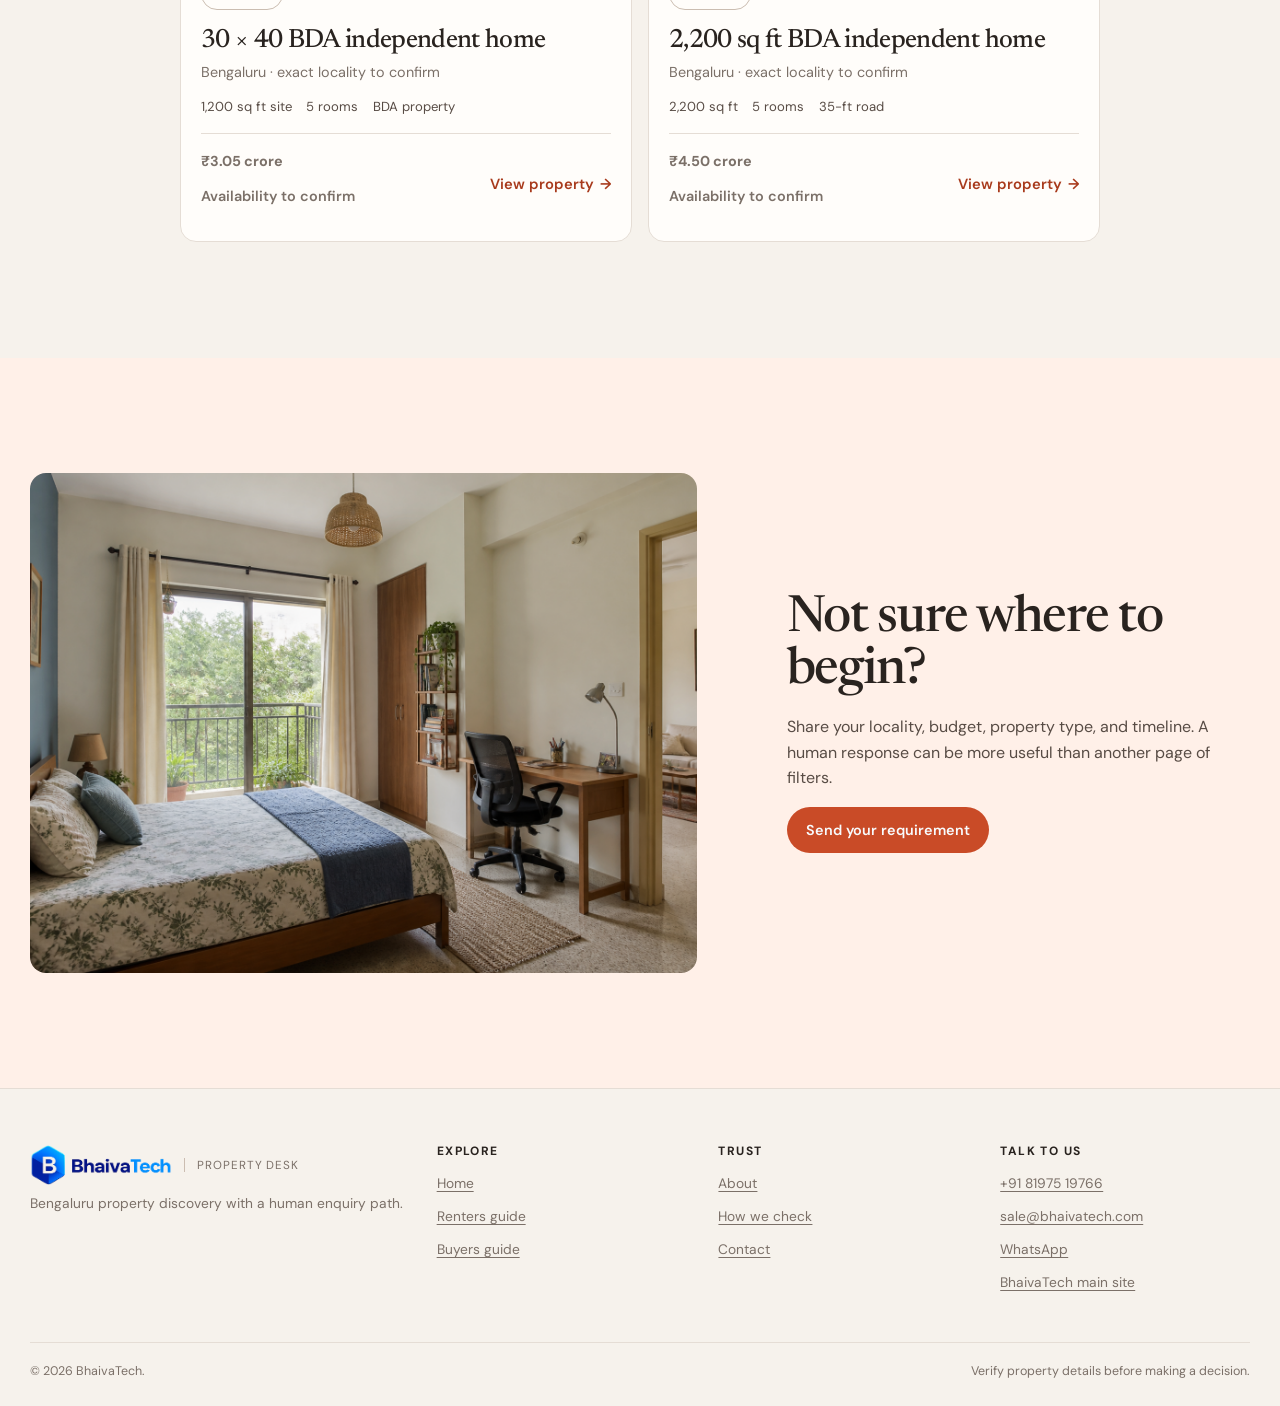
==== commit 185f3ae9: "Add BDA property listings and contact details" ====
--- a/properties/index.html
+++ b/properties/index.html
@@ -4,11 +4,12 @@
   <meta charset="utf-8">
   <meta name="viewport" content="width=device-width, initial-scale=1">
   <meta name="robots" content="noindex, nofollow">
-  <meta name="description" content="Preview the BhaivaTech property catalogue for homes to rent and buy in Bengaluru.">
-  <meta property="og:title" content="Bengaluru properties | BhaivaTech Homes">
-  <meta property="og:description" content="A preview of the future Bengaluru property catalogue. Live listings will be added after client review.">
+  <meta name="description" content="Browse BDA independent homes for sale in Bengaluru and enquire directly with BhaivaTech Homes.">
+  <meta property="og:title" content="Bengaluru properties for sale | BhaivaTech Homes">
+  <meta property="og:description" content="Browse current Bengaluru property details and enquire directly through WhatsApp.">
   <meta property="og:type" content="website">
-  <title>Bengaluru properties | BhaivaTech Homes preview</title>
+  <title>Bengaluru properties for sale | BhaivaTech Homes</title>
+  <link rel="icon" href="../assets/bhaivatech-logo.png" type="image/png">
   <link rel="stylesheet" href="../styles.css">
   <script type="module">
     import { prepare, layout } from 'https://esm.sh/@chenglou/pretext';
@@ -25,7 +26,7 @@
       <nav class="primary-nav" id="primary-navigation" data-primary-nav aria-label="Primary navigation">
         <a href="../index.html">Home</a><a href="index.html" aria-current="page">Properties</a><a href="../about.html">About</a><a href="../how-we-verify.html">How we check</a><a href="../renters-guide.html">Renters guide</a><a href="../buyers-guide.html">Buyers guide</a><a href="../contact.html">Contact</a>
       </nav>
-      <div class="header-actions"><a class="button button--primary button--small" href="https://wa.me/918277807904?text=Hello%20BhaivaTech%20Homes%2C%20I%20want%20help%20finding%20a%20home%20in%20Bengaluru." target="_blank" rel="noopener">WhatsApp us</a><button class="menu-toggle" type="button" data-menu-toggle aria-expanded="false" aria-controls="primary-navigation" aria-label="Open menu">Menu</button></div>
+      <div class="header-actions"><a class="button button--primary button--small" href="https://wa.me/918197519766?text=Hello%20BhaivaTech%20Homes%2C%20I%20want%20help%20finding%20a%20home%20in%20Bengaluru." target="_blank" rel="noopener">WhatsApp us</a><button class="menu-toggle" type="button" data-menu-toggle aria-expanded="false" aria-controls="primary-navigation" aria-label="Open menu">Menu</button></div>
     </div>
   </header>
 
@@ -35,17 +36,17 @@
         <div class="breadcrumbs"><a href="../index.html">Home</a><span aria-hidden="true">/</span><span>Properties</span></div>
         <p class="eyebrow">Bengaluru property catalogue</p>
         <h1 id="catalogue-title" data-pretext contenteditable="true" spellcheck="false">Homes worth a closer look.</h1>
-        <p data-pretext contenteditable="true" spellcheck="false">Search the way you are already thinking: rent or buy, locality, budget, and property type. Live listings will be published only after client review.</p>
+        <p data-pretext contenteditable="true" spellcheck="false">Compare the facts currently available, then ask us to confirm the locality, documents, availability, and visit details before making a decision.</p>
       </div>
-      <aside class="catalogue-hero__aside"><p class="notice"><strong>Preview mode.</strong> The cards below demonstrate the catalogue layout. They are not available properties and must not be treated as active inventory.</p></aside>
+      <aside class="catalogue-hero__aside"><p class="notice"><strong>Details supplied by the listing contact.</strong> Price and property facts are shown as received. Availability, documents, and exact location still require confirmation.</p></aside>
     </section>
 
     <section class="section section--tight" aria-labelledby="search-title">
       <div class="container">
-        <div class="section-intro"><h2 id="search-title">Search by need.</h2><p class="muted">The real version will search the client’s maintained listing source.</p></div>
-        <form class="filter-bar" aria-label="Filter preview properties">
+        <div class="section-intro"><h2 id="search-title">Search by need.</h2><p class="muted">Use the filters below or contact us if you need a different property.</p></div>
+        <form class="filter-bar" aria-label="Filter properties">
           <div class="form-field"><label for="catalogue-intent">I want to</label><select id="catalogue-intent" name="intent" data-property-filter><option value="">Rent or buy</option><option value="rent">Rent</option><option value="buy">Buy</option></select></div>
-          <div class="form-field"><label for="catalogue-locality">Locality</label><select id="catalogue-locality" name="locality" data-property-filter><option value="">Any locality</option><option value="Whitefield">Whitefield</option><option value="Yelahanka">Yelahanka</option><option value="Electronic City">Electronic City</option><option value="Krishnarajapura">Krishnarajapura</option></select></div>
+          <div class="form-field"><label for="catalogue-locality">Locality</label><select id="catalogue-locality" name="locality" data-property-filter><option value="">Any locality</option><option value="Bengaluru">Bengaluru · exact area to confirm</option></select></div>
           <div class="form-field"><label for="catalogue-type">Property type</label><select id="catalogue-type" name="type" data-property-filter><option value="">Any type</option><option value="apartment">Apartment</option><option value="house">Independent home</option></select></div>
           <div class="form-field"><label for="catalogue-budget">Budget</label><select id="catalogue-budget" name="budget" data-property-filter><option value="">Any budget</option><option value="rent-basic">Monthly rent</option><option value="sale-basic">Sale budget</option></select></div>
           <button class="button button--primary" type="button" data-clear-filters>Clear filters</button>
@@ -55,38 +56,30 @@
 
     <section class="section" aria-labelledby="results-title">
       <div class="container">
-        <div class="catalogue-toolbar"><h2 id="results-title">Preview catalogue</h2><p><span data-result-count>4 preview listings</span> · details to be replaced before launch</p></div>
-        <!-- gstack-shortcut(dec-29d0bfb4-1c5e-407a-89c8-eeb99f6dd342): preview catalogue has no accounts, owner uploads, or live database; upgrade when real listing operations require them. -->
+        <div class="catalogue-toolbar"><h2 id="results-title">Homes for sale</h2><p><span data-result-count>2 properties</span> · enquire to confirm availability</p></div>
+        <!-- This initial catalogue is intentionally static; connect a maintained listing source when inventory grows. -->
         <div class="catalogue-grid" data-property-grid>
-          <article class="property-card catalogue-card" data-property-card data-intent="rent" data-locality="Whitefield" data-type="apartment" data-budget="rent-basic">
-            <div class="property-card__image-wrap"><img class="property-card__image" src="../assets/bengaluru-living-room.png" alt="Preview apartment living room in Whitefield" width="1448" height="1086" loading="lazy"><span class="property-card__flag">Preview only</span></div>
-            <div class="property-card__body"><h3>Apartment near everyday essentials</h3><p>Whitefield, Bengaluru</p><div class="property-meta"><span>2 BHK</span><span>Apartment</span><span>Rent</span></div><div class="property-card__footer"><div><p class="property-price">Rent to confirm</p><p class="property-status">Availability to confirm</p></div><a class="text-link" href="../property-preview.html?intent=rent&amp;locality=Whitefield">View layout <span aria-hidden="true">→</span></a></div></div>
+          <article class="property-card catalogue-card" data-property-card data-intent="buy" data-locality="Bengaluru" data-type="house" data-budget="sale-basic">
+            <div class="property-card__image-wrap"><img class="property-card__image" src="../assets/property-30x40-bda.jpeg" alt="Front view of the 30 by 40 BDA independent home in Bengaluru" width="1600" height="1204" loading="eager"><span class="property-card__flag">New listing</span></div>
+            <div class="property-card__body"><h3>30 × 40 BDA independent home</h3><p>Bengaluru · exact locality to confirm</p><div class="property-meta"><span>1,200 sq ft site</span><span>5 rooms</span><span>BDA property</span></div><div class="property-card__footer"><div><p class="property-price">₹3.05 crore</p><p class="property-status">Availability to confirm</p></div><a class="text-link" href="../property-30x40-bda.html">View property <span aria-hidden="true">→</span></a></div></div>
           </article>
-          <article class="property-card catalogue-card" data-property-card data-intent="buy" data-locality="Yelahanka" data-type="house" data-budget="sale-basic">
-            <div class="property-card__image-wrap"><img class="property-card__image" src="../assets/bengaluru-house.png" alt="Preview independent home in Yelahanka" width="1448" height="1086" loading="lazy"><span class="property-card__flag">Preview only</span></div>
-            <div class="property-card__body"><h3>Independent home with a quieter edge</h3><p>Yelahanka, Bengaluru</p><div class="property-meta"><span>Independent home</span><span>Sale</span><span>Visit request</span></div><div class="property-card__footer"><div><p class="property-price">Sale details to confirm</p><p class="property-status">Documents to confirm</p></div><a class="text-link" href="../property-preview.html?intent=buy&amp;locality=Yelahanka">View layout <span aria-hidden="true">→</span></a></div></div>
+          <article class="property-card catalogue-card" data-property-card data-intent="buy" data-locality="Bengaluru" data-type="house" data-budget="sale-basic">
+            <div class="property-card__image-wrap"><img class="property-card__image" src="../assets/property-2200sqft-bda.jpeg" alt="Front view of the 2,200 square foot BDA independent home in Bengaluru" width="1600" height="1204" loading="eager"><span class="property-card__flag">New listing</span></div>
+            <div class="property-card__body"><h3>2,200 sq ft BDA independent home</h3><p>Bengaluru · exact locality to confirm</p><div class="property-meta"><span>2,200 sq ft</span><span>5 rooms</span><span>35-ft road</span></div><div class="property-card__footer"><div><p class="property-price">₹4.50 crore</p><p class="property-status">Availability to confirm</p></div><a class="text-link" href="../property-2200sqft-bda.html">View property <span aria-hidden="true">→</span></a></div></div>
           </article>
-          <article class="property-card catalogue-card" data-property-card data-intent="rent" data-locality="Electronic City" data-type="apartment" data-budget="rent-basic">
-            <div class="property-card__image-wrap"><img class="property-card__image" src="../assets/bengaluru-bedroom.png" alt="Preview apartment bedroom in Electronic City" width="1448" height="1086" loading="lazy"><span class="property-card__flag">Preview only</span></div>
-            <div class="property-card__body"><h3>Room to work from home</h3><p>Electronic City, Bengaluru</p><div class="property-meta"><span>2 BHK</span><span>Work corner</span><span>Rent</span></div><div class="property-card__footer"><div><p class="property-price">Rent to confirm</p><p class="property-status">Availability to confirm</p></div><a class="text-link" href="../property-preview.html?intent=rent&amp;locality=Electronic%20City">View layout <span aria-hidden="true">→</span></a></div></div>
-          </article>
-          <article class="property-card catalogue-card" data-property-card data-intent="buy" data-locality="Krishnarajapura" data-type="apartment" data-budget="sale-basic">
-            <div class="property-card__image-wrap"><img class="property-card__image" src="../assets/bengaluru-street-hero.png" alt="Preview apartment street in Krishnarajapura" width="1672" height="941" loading="lazy"><span class="property-card__flag">Preview only</span></div>
-            <div class="property-card__body"><h3>Apartment shortlist near the city edge</h3><p>Krishnarajapura, Bengaluru</p><div class="property-meta"><span>2 or 3 BHK</span><span>Apartment</span><span>Sale</span></div><div class="property-card__footer"><div><p class="property-price">Sale details to confirm</p><p class="property-status">Availability to confirm</p></div><a class="text-link" href="../property-preview.html?intent=buy&amp;locality=Krishnarajapura">View layout <span aria-hidden="true">→</span></a></div></div>
-          </article>
-          <div class="empty-state" data-empty-state hidden><h3>No preview matches that filter.</h3><p>Try another locality or tell the team what you need. The live catalogue will guide you to an enquiry when no exact property is available.</p><a class="button button--outline" href="../contact.html">Tell us your need</a></div>
+          <div class="empty-state" data-empty-state hidden><h3>No properties match those filters.</h3><p>Try another option or tell the team what you need. We can help you check for a suitable property.</p><a class="button button--outline" href="../contact.html">Tell us your need</a></div>
         </div>
       </div>
     </section>
 
     <section class="section section--blue" aria-labelledby="catalogue-help-title">
       <div class="container split-feature split-feature--reverse">
-        <div class="feature-media"><img src="../assets/bengaluru-bedroom.png" alt="Preview bedroom with a work desk in a Bengaluru apartment" width="1448" height="1086" loading="lazy"></div>
+        <div class="feature-media"><img src="../assets/bengaluru-bedroom.png" alt="Bedroom with a work desk in a Bengaluru apartment" width="1448" height="1086" loading="lazy"></div>
         <div class="feature-copy"><h2 id="catalogue-help-title">Not sure where to begin?</h2><p>Share your locality, budget, property type, and timeline. A human response can be more useful than another page of filters.</p><a class="button button--primary" href="../contact.html">Send your requirement</a></div>
       </div>
     </section>
   </main>
 
-  <footer class="site-footer"><div class="site-footer__inner"><div class="site-footer__grid"><div><a class="brand-lockup" href="../index.html" aria-label="BhaivaTech Homes home"><img src="../assets/bhaivatech-logo.png" alt="BhaivaTech"><span class="brand-lockup__descriptor">Property desk</span></a><p>Preview catalogue for the new Bengaluru property service.</p></div><div><h2>Explore</h2><ul><li><a href="../index.html">Home</a></li><li><a href="../renters-guide.html">Renters guide</a></li><li><a href="../buyers-guide.html">Buyers guide</a></li></ul></div><div><h2>Trust</h2><ul><li><a href="../about.html">About</a></li><li><a href="../how-we-verify.html">How we check</a></li><li><a href="../contact.html">Contact</a></li></ul></div><div><h2>Talk to us</h2><ul><li><a href="https://wa.me/918277807904" target="_blank" rel="noopener">WhatsApp</a></li><li><a href="https://bhaivatech.com/" target="_blank" rel="noopener">BhaivaTech main site</a></li></ul></div></div><div class="site-footer__bottom"><span>© 2026 BhaivaTech. Preview property service.</span><span>Replace preview data before launch.</span></div></div></footer>
+  <footer class="site-footer"><div class="site-footer__inner"><div class="site-footer__grid"><div><a class="brand-lockup" href="../index.html" aria-label="BhaivaTech Homes home"><img src="../assets/bhaivatech-logo.png" alt="BhaivaTech"><span class="brand-lockup__descriptor">Property desk</span></a><p>Bengaluru property discovery with a human enquiry path.</p></div><div><h2>Explore</h2><ul><li><a href="../index.html">Home</a></li><li><a href="../renters-guide.html">Renters guide</a></li><li><a href="../buyers-guide.html">Buyers guide</a></li></ul></div><div><h2>Trust</h2><ul><li><a href="../about.html">About</a></li><li><a href="../how-we-verify.html">How we check</a></li><li><a href="../contact.html">Contact</a></li></ul></div><div><h2>Talk to us</h2><ul><li><a href="tel:+918197519766">+91 81975 19766</a></li><li><a href="mailto:sale@bhaivatech.com">sale@bhaivatech.com</a></li><li><a href="https://wa.me/918197519766" target="_blank" rel="noopener">WhatsApp</a></li><li><a href="https://bhaivatech.com/" target="_blank" rel="noopener">BhaivaTech main site</a></li></ul></div></div><div class="site-footer__bottom"><span>© 2026 BhaivaTech.</span><span>Verify property details before making a decision.</span></div></div></footer>
 </body>
 </html>
--- a/styles.css
+++ b/styles.css
@@ -44,7 +44,8 @@
 
 body::selection { background: var(--brand-pale); }
 
-img { display: block; max-width: 100%; }
+img { display: block; max-width: 100%; height: auto; }
+figure { margin: 0; }
 
 a {
   color: inherit;
@@ -398,7 +399,7 @@
 }
 
 .property-card__image-wrap { position: relative; }
-.property-card__image { width: 100%; aspect-ratio: 16 / 10; object-fit: cover; }
+.property-card__image { width: 100%; aspect-ratio: 4 / 3; object-fit: cover; }
 
 .property-card__flag {
   display: inline-block;
@@ -524,6 +525,24 @@
   background: var(--surface);
 }
 
+.contact-direct {
+  display: grid;
+  gap: 0.65rem;
+  margin-top: 1.75rem;
+}
+
+.contact-direct a {
+  display: grid;
+  gap: 0.1rem;
+  border-top: 1px solid var(--line-strong);
+  padding: 0.8rem 0;
+  text-decoration: none;
+}
+
+.contact-direct a:hover strong { color: var(--brand); }
+.contact-direct span { color: var(--muted); font-size: 0.75rem; text-transform: uppercase; letter-spacing: 0.08em; }
+.contact-direct strong { overflow-wrap: anywhere; color: var(--ink); font-weight: 600; }
+
 .form-grid {
   display: grid;
   grid-template-columns: repeat(2, minmax(0, 1fr));
@@ -646,8 +665,10 @@
 
 .catalogue-grid {
   display: grid;
-  grid-template-columns: repeat(3, minmax(0, 1fr));
+  max-width: 920px;
+  grid-template-columns: repeat(2, minmax(0, 1fr));
   gap: 1rem;
+  margin-inline: auto;
 }
 
 .catalogue-card[hidden] { display: none; }
@@ -675,6 +696,39 @@
 }
 
 .property-detail-hero__image img { width: 100%; aspect-ratio: 4 / 3; object-fit: cover; }
+
+.property-detail-section { padding-top: clamp(2rem, 5vw, 4rem); }
+
+.property-detail-hero h1 {
+  max-width: 15ch;
+  font-size: clamp(2.7rem, 5vw, 4.8rem);
+}
+
+.listing-kicker {
+  margin-bottom: 0.7rem;
+  color: var(--brand-deep);
+  font-size: 0.78rem;
+  font-weight: 700;
+  letter-spacing: 0.08em;
+  text-transform: uppercase;
+}
+
+.detail-price {
+  margin: -0.35rem 0 1rem;
+  color: var(--ink);
+  font-size: clamp(1.4rem, 2vw, 1.8rem);
+  font-weight: 700;
+}
+
+.listing-notes {
+  display: grid;
+  grid-template-columns: minmax(0, 0.8fr) minmax(0, 1.2fr);
+  gap: clamp(2rem, 7vw, 7rem);
+  align-items: start;
+}
+
+.listing-notes h2 { margin-bottom: 0; }
+.listing-notes .check-list { margin: 0; }
 
 .detail-facts {
   display: grid;
@@ -765,6 +819,7 @@
   .split-feature,
   .split-feature--reverse,
   .lead-section,
+  .listing-notes,
   .property-detail-hero,
   .catalogue-hero { grid-template-columns: 1fr; }
   .hero { min-height: 0; padding-top: 1.5rem; }
@@ -788,6 +843,17 @@
   .site-footer__grid > :first-child { grid-column: 1 / -1; }
   .page-hero { padding: 3.5rem 0 2.5rem; }
   .property-detail-hero__image { order: -1; }
+  .property-detail-hero h1 { font-size: clamp(2.45rem, 11vw, 3.5rem); }
+  .property-detail-hero__image img { max-height: 500px; }
+}
+
+@media (max-width: 520px) {
+  .header-actions .button--primary { display: none; }
+  .locality-list { grid-template-columns: 1fr; }
+  .property-card__footer { align-items: flex-start; flex-direction: column; }
+  .property-card__footer .text-link { min-height: 44px; align-items: center; }
+  .hero__actions .button { width: 100%; }
+  .detail-facts { grid-template-columns: 1fr; }
 }
 
 @media (max-width: 374px) {
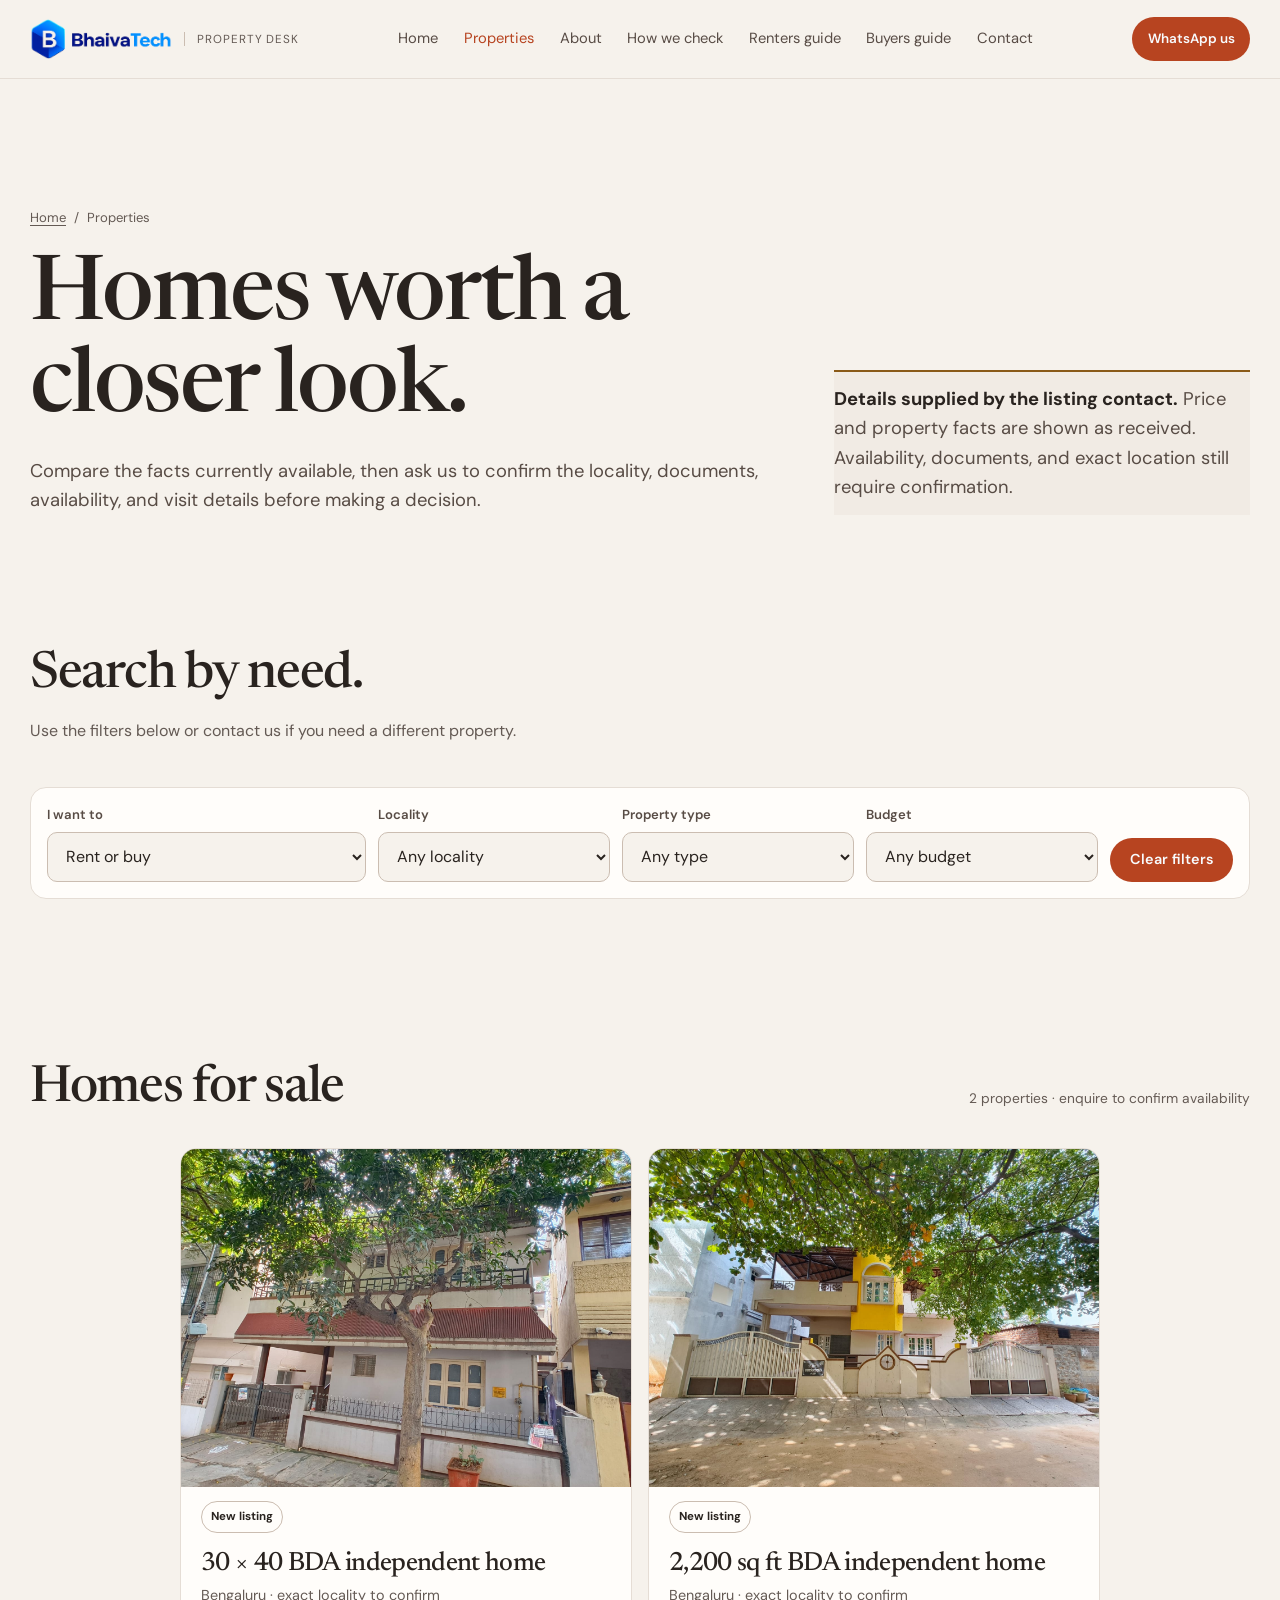
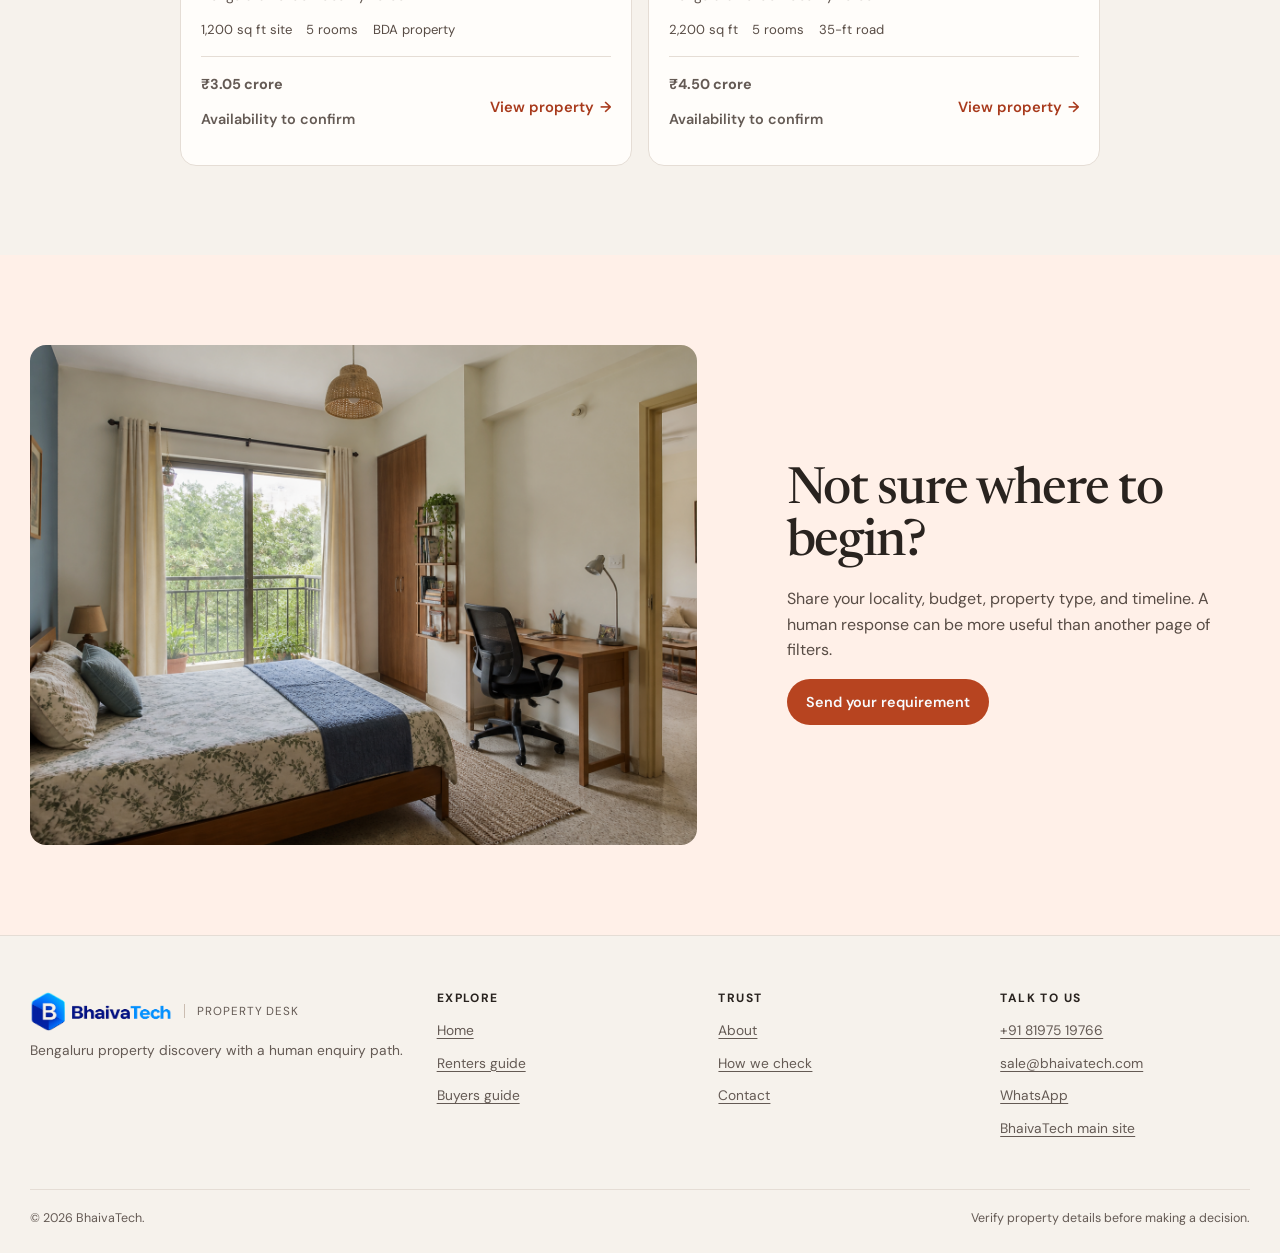
==== commit 67f46a1e: "Improve responsive UX and SEO foundations" ====
--- a/properties/index.html
+++ b/properties/index.html
@@ -3,13 +3,23 @@
 <head>
   <meta charset="utf-8">
   <meta name="viewport" content="width=device-width, initial-scale=1">
-  <meta name="robots" content="noindex, nofollow">
+  <meta name="robots" content="index, follow">
   <meta name="description" content="Browse BDA independent homes for sale in Bengaluru and enquire directly with BhaivaTech Homes.">
   <meta property="og:title" content="Bengaluru properties for sale | BhaivaTech Homes">
   <meta property="og:description" content="Browse current Bengaluru property details and enquire directly through WhatsApp.">
   <meta property="og:type" content="website">
+  <meta property="og:url" content="https://bhaivatech.com/properties/">
+  <meta property="og:image" content="https://bhaivatech.com/assets/property-30x40-bda.jpeg">
+  <meta property="og:image:alt" content="Front view of a 30 by 40 BDA independent home in Bengaluru">
+  <meta name="twitter:card" content="summary_large_image">
   <title>Bengaluru properties for sale | BhaivaTech Homes</title>
   <link rel="icon" href="../assets/bhaivatech-logo.png" type="image/png">
+  <link rel="canonical" href="https://bhaivatech.com/properties/">
+  <link rel="preconnect" href="https://fonts.googleapis.com">
+  <link rel="preconnect" href="https://fonts.gstatic.com" crossorigin>
+  <script type="application/ld+json">
+  {"@context":"https://schema.org","@type":"BreadcrumbList","itemListElement":[{"@type":"ListItem","position":1,"name":"Home","item":"https://bhaivatech.com/"},{"@type":"ListItem","position":2,"name":"Properties","item":"https://bhaivatech.com/properties/"}]}
+  </script>
   <link rel="stylesheet" href="../styles.css">
   <script type="module">
     import { prepare, layout } from 'https://esm.sh/@chenglou/pretext';
@@ -35,8 +45,8 @@
       <div>
         <div class="breadcrumbs"><a href="../index.html">Home</a><span aria-hidden="true">/</span><span>Properties</span></div>
         <p class="eyebrow">Bengaluru property catalogue</p>
-        <h1 id="catalogue-title" data-pretext contenteditable="true" spellcheck="false">Homes worth a closer look.</h1>
-        <p data-pretext contenteditable="true" spellcheck="false">Compare the facts currently available, then ask us to confirm the locality, documents, availability, and visit details before making a decision.</p>
+        <h1 id="catalogue-title" data-pretext>Homes worth a closer look.</h1>
+        <p data-pretext>Compare the facts currently available, then ask us to confirm the locality, documents, availability, and visit details before making a decision.</p>
       </div>
       <aside class="catalogue-hero__aside"><p class="notice"><strong>Details supplied by the listing contact.</strong> Price and property facts are shown as received. Availability, documents, and exact location still require confirmation.</p></aside>
     </section>
@@ -48,7 +58,7 @@
           <div class="form-field"><label for="catalogue-intent">I want to</label><select id="catalogue-intent" name="intent" data-property-filter><option value="">Rent or buy</option><option value="rent">Rent</option><option value="buy">Buy</option></select></div>
           <div class="form-field"><label for="catalogue-locality">Locality</label><select id="catalogue-locality" name="locality" data-property-filter><option value="">Any locality</option><option value="Bengaluru">Bengaluru · exact area to confirm</option></select></div>
           <div class="form-field"><label for="catalogue-type">Property type</label><select id="catalogue-type" name="type" data-property-filter><option value="">Any type</option><option value="apartment">Apartment</option><option value="house">Independent home</option></select></div>
-          <div class="form-field"><label for="catalogue-budget">Budget</label><select id="catalogue-budget" name="budget" data-property-filter><option value="">Any budget</option><option value="rent-basic">Monthly rent</option><option value="sale-basic">Sale budget</option></select></div>
+          <div class="form-field"><label for="catalogue-budget">Budget</label><select id="catalogue-budget" name="budget" data-property-filter><option value="">Any budget</option><option value="under-4-crore">Under ₹4 crore</option><option value="4-5-crore">₹4–5 crore</option><option value="over-5-crore">Over ₹5 crore</option></select></div>
           <button class="button button--primary" type="button" data-clear-filters>Clear filters</button>
         </form>
       </div>
@@ -59,12 +69,12 @@
         <div class="catalogue-toolbar"><h2 id="results-title">Homes for sale</h2><p><span data-result-count>2 properties</span> · enquire to confirm availability</p></div>
         <!-- This initial catalogue is intentionally static; connect a maintained listing source when inventory grows. -->
         <div class="catalogue-grid" data-property-grid>
-          <article class="property-card catalogue-card" data-property-card data-intent="buy" data-locality="Bengaluru" data-type="house" data-budget="sale-basic">
+          <article class="property-card catalogue-card" data-property-card data-intent="buy" data-locality="Bengaluru" data-type="house" data-budget="under-4-crore">
             <div class="property-card__image-wrap"><img class="property-card__image" src="../assets/property-30x40-bda.jpeg" alt="Front view of the 30 by 40 BDA independent home in Bengaluru" width="1600" height="1204" loading="eager"><span class="property-card__flag">New listing</span></div>
             <div class="property-card__body"><h3>30 × 40 BDA independent home</h3><p>Bengaluru · exact locality to confirm</p><div class="property-meta"><span>1,200 sq ft site</span><span>5 rooms</span><span>BDA property</span></div><div class="property-card__footer"><div><p class="property-price">₹3.05 crore</p><p class="property-status">Availability to confirm</p></div><a class="text-link" href="../property-30x40-bda.html">View property <span aria-hidden="true">→</span></a></div></div>
           </article>
-          <article class="property-card catalogue-card" data-property-card data-intent="buy" data-locality="Bengaluru" data-type="house" data-budget="sale-basic">
-            <div class="property-card__image-wrap"><img class="property-card__image" src="../assets/property-2200sqft-bda.jpeg" alt="Front view of the 2,200 square foot BDA independent home in Bengaluru" width="1600" height="1204" loading="eager"><span class="property-card__flag">New listing</span></div>
+          <article class="property-card catalogue-card" data-property-card data-intent="buy" data-locality="Bengaluru" data-type="house" data-budget="4-5-crore">
+            <div class="property-card__image-wrap"><img class="property-card__image" src="../assets/property-2200sqft-bda.jpeg" alt="Front view of the 2,200 square foot BDA independent home in Bengaluru" width="1600" height="1204" loading="lazy"><span class="property-card__flag">New listing</span></div>
             <div class="property-card__body"><h3>2,200 sq ft BDA independent home</h3><p>Bengaluru · exact locality to confirm</p><div class="property-meta"><span>2,200 sq ft</span><span>5 rooms</span><span>35-ft road</span></div><div class="property-card__footer"><div><p class="property-price">₹4.50 crore</p><p class="property-status">Availability to confirm</p></div><a class="text-link" href="../property-2200sqft-bda.html">View property <span aria-hidden="true">→</span></a></div></div>
           </article>
           <div class="empty-state" data-empty-state hidden><h3>No properties match those filters.</h3><p>Try another option or tell the team what you need. We can help you check for a suitable property.</p><a class="button button--outline" href="../contact.html">Tell us your need</a></div>
--- a/styles.css
+++ b/styles.css
@@ -8,10 +8,10 @@
   --surface-blue: #fff0e8;
   --ink: #29231f;
   --ink-soft: #584c45;
-  --muted: #7b7068;
+  --muted: #645a54;
   --line: #e5ddd5;
   --line-strong: #cbbdb1;
-  --brand: #c94b27;
+  --brand: #b74420;
   --brand-deep: #a83a1c;
   --brand-pale: #fae3d9;
   --success: #23664f;
@@ -42,8 +42,6 @@
   text-rendering: optimizeLegibility;
 }
 
-body::selection { background: var(--brand-pale); }
-
 img { display: block; max-width: 100%; height: auto; }
 figure { margin: 0; }
 
@@ -59,6 +57,8 @@
 textarea { font: inherit; }
 
 button { cursor: pointer; }
+
+::selection { background: var(--brand-pale); color: var(--ink); }
 
 :focus-visible {
   outline: 3px solid var(--brand);
@@ -189,7 +189,7 @@
 
 .button--outline:hover { border-color: var(--brand); color: var(--brand); }
 
-.button--small { min-height: 40px; padding: 0.6rem 0.9rem; font-size: 0.84rem; }
+.button--small { min-height: 44px; padding: 0.6rem 0.9rem; font-size: 0.84rem; }
 .button--small { white-space: nowrap; }
 
 .text-link {
@@ -242,7 +242,7 @@
 
 .hero {
   display: grid;
-  min-height: 650px;
+  min-height: 560px;
   grid-template-columns: minmax(0, 0.83fr) minmax(0, 1.17fr);
   align-items: stretch;
   gap: 0;
@@ -272,7 +272,7 @@
 
 .hero__media {
   position: relative;
-  min-height: 620px;
+  min-height: 530px;
   overflow: hidden;
   border-radius: var(--radius) 0 0 var(--radius);
   background: var(--surface-strong);
@@ -281,7 +281,7 @@
 .hero__media img {
   width: 100%;
   height: 100%;
-  min-height: 620px;
+  min-height: 530px;
   object-fit: cover;
 }
 
@@ -296,8 +296,8 @@
   line-height: 1.4;
 }
 
-.section { padding: clamp(4.5rem, 9vw, 8.5rem) 0; }
-.section--tight { padding: clamp(3rem, 6vw, 5rem) 0; }
+.section { padding: clamp(3.75rem, 7vw, 6.5rem) 0; }
+.section--tight { padding: clamp(2.5rem, 4vw, 4.25rem) 0; }
 .section--tint { background: var(--surface-strong); }
 .section--blue { background: var(--surface-blue); }
 
@@ -741,6 +741,8 @@
 .detail-fact dt { color: var(--muted); font-size: 0.78rem; }
 .detail-fact dd { margin: 0.25rem 0 0; color: var(--ink); font-weight: 600; }
 
+.mobile-contact-bar { display: none; }
+
 .article-shell { max-width: 820px; }
 .article-shell h2 { margin-top: 3.5rem; font-size: clamp(2rem, 3vw, 3rem); }
 .article-shell h3 { margin-top: 2rem; font-size: 1.7rem; }
@@ -770,9 +772,9 @@
   .site-header__inner,
   .site-footer__inner,
   .container { width: min(calc(100% - 4rem), 1320px); }
-  .hero { min-height: 720px; }
+  .hero { min-height: 620px; }
   .hero__media,
-  .hero__media img { min-height: 690px; }
+  .hero__media img { min-height: 600px; }
 }
 
 @media (max-width: 1023px) {
@@ -787,6 +789,27 @@
   .filter-bar { grid-template-columns: repeat(2, minmax(0, 1fr)); }
   .filter-bar .button { width: 100%; }
   .site-footer__grid { grid-template-columns: 1.3fr repeat(2, 1fr); }
+}
+
+@media (max-width: 900px) {
+  .menu-toggle { display: inline-grid; place-items: center; }
+  .primary-nav {
+    position: absolute;
+    top: calc(100% + 1px);
+    right: 1rem;
+    left: 1rem;
+    display: none;
+    flex-direction: column;
+    align-items: stretch;
+    gap: 0;
+    border: 1px solid var(--line);
+    border-radius: var(--radius-small);
+    background: var(--surface);
+    box-shadow: var(--shadow);
+  }
+  .primary-nav.is-open { display: flex; }
+  .primary-nav a { padding: 0.9rem 1rem; border-bottom: 1px solid var(--line); }
+  .primary-nav a:last-child { border-bottom: 0; }
 }
 
 @media (max-width: 767px) {
@@ -823,11 +846,11 @@
   .property-detail-hero,
   .catalogue-hero { grid-template-columns: 1fr; }
   .hero { min-height: 0; padding-top: 1.5rem; }
-  .hero__copy { padding: 3.25rem 0 2.5rem; }
-  h1 { max-width: 14ch; font-size: clamp(3rem, 14vw, 4.7rem); }
-  h2 { font-size: clamp(2.35rem, 12vw, 3.5rem); }
+  .hero__copy { padding: 2.25rem 0 2rem; }
+  h1 { max-width: 14ch; font-size: clamp(2.75rem, 13vw, 4.2rem); }
+  h2 { font-size: clamp(2.15rem, 11vw, 3.2rem); }
   .hero__media,
-  .hero__media img { min-height: 390px; }
+  .hero__media img { min-height: 300px; }
   .hero__media { border-radius: var(--radius); }
   .intent-grid,
   .property-preview-grid,
@@ -845,6 +868,37 @@
   .property-detail-hero__image { order: -1; }
   .property-detail-hero h1 { font-size: clamp(2.45rem, 11vw, 3.5rem); }
   .property-detail-hero__image img { max-height: 500px; }
+
+  body.has-mobile-contact-bar { padding-bottom: 4.6rem; }
+  .mobile-contact-bar {
+    position: fixed;
+    right: 0;
+    bottom: 0;
+    left: 0;
+    z-index: 15;
+    display: grid;
+    grid-template-columns: repeat(2, minmax(0, 1fr));
+    gap: 0.6rem;
+    padding: 0.6rem 1rem calc(0.6rem + env(safe-area-inset-bottom));
+    border-top: 1px solid var(--line);
+    background: color-mix(in srgb, var(--surface) 96%, transparent);
+    box-shadow: 0 -10px 28px rgba(25, 35, 45, 0.12);
+    backdrop-filter: blur(14px);
+  }
+  .mobile-contact-bar a {
+    display: inline-flex;
+    min-height: 44px;
+    align-items: center;
+    justify-content: center;
+    border: 1px solid var(--line-strong);
+    border-radius: 999px;
+    padding: 0.65rem 0.75rem;
+    color: var(--ink);
+    font-size: 0.86rem;
+    font-weight: 700;
+    text-decoration: none;
+  }
+  .mobile-contact-bar a:first-child { border-color: var(--brand); background: var(--brand); color: #f8fbfd; }
 }
 
 @media (max-width: 520px) {
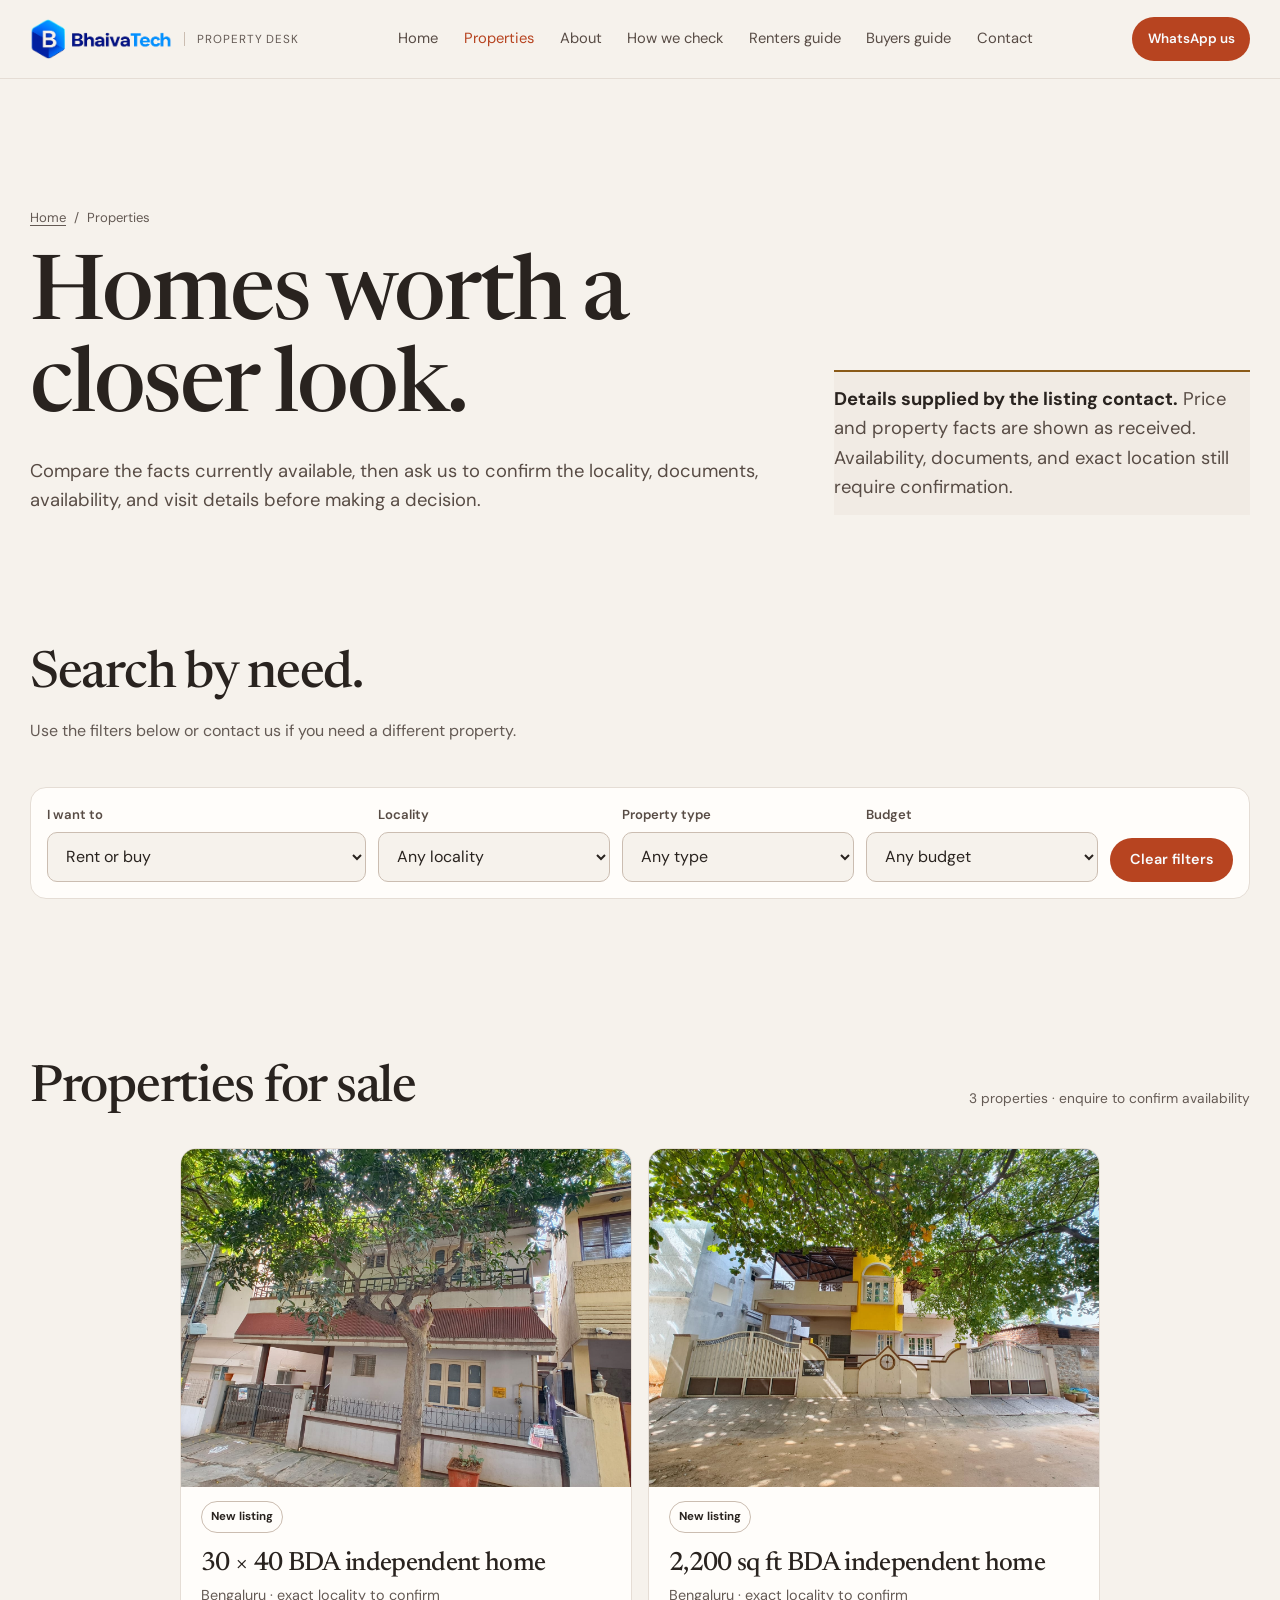
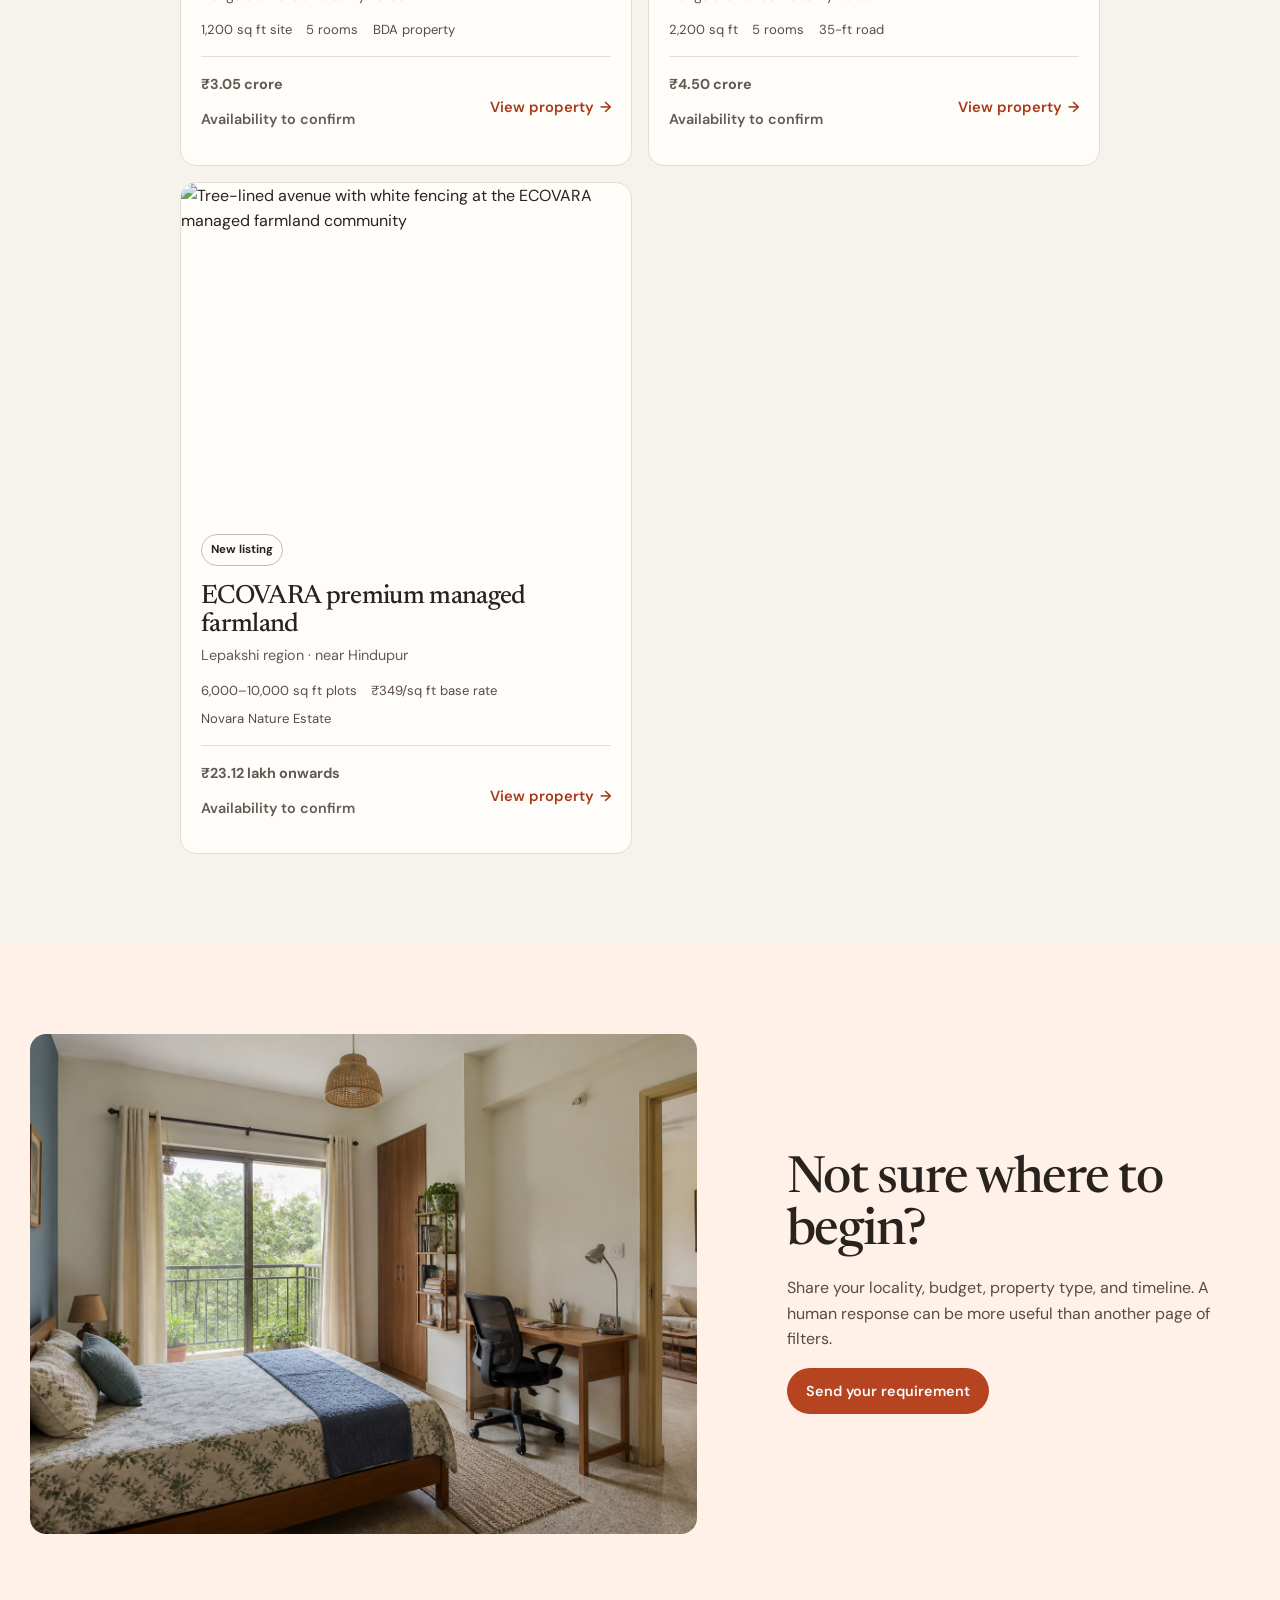
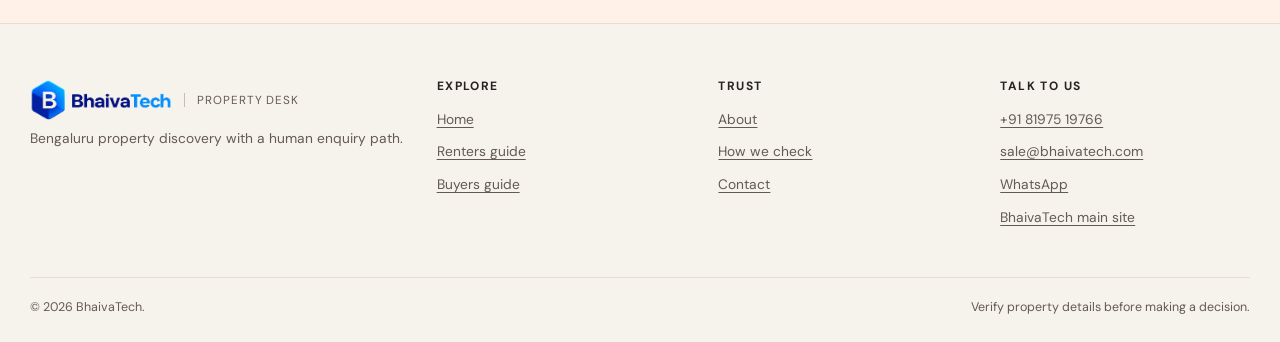
==== commit 5d38992d: "Add ECOVARA managed farmland listing" ====
--- a/properties/index.html
+++ b/properties/index.html
@@ -56,8 +56,8 @@
         <div class="section-intro"><h2 id="search-title">Search by need.</h2><p class="muted">Use the filters below or contact us if you need a different property.</p></div>
         <form class="filter-bar" aria-label="Filter properties">
           <div class="form-field"><label for="catalogue-intent">I want to</label><select id="catalogue-intent" name="intent" data-property-filter><option value="">Rent or buy</option><option value="rent">Rent</option><option value="buy">Buy</option></select></div>
-          <div class="form-field"><label for="catalogue-locality">Locality</label><select id="catalogue-locality" name="locality" data-property-filter><option value="">Any locality</option><option value="Bengaluru">Bengaluru · exact area to confirm</option></select></div>
-          <div class="form-field"><label for="catalogue-type">Property type</label><select id="catalogue-type" name="type" data-property-filter><option value="">Any type</option><option value="apartment">Apartment</option><option value="house">Independent home</option></select></div>
+          <div class="form-field"><label for="catalogue-locality">Locality</label><select id="catalogue-locality" name="locality" data-property-filter><option value="">Any locality</option><option value="Bengaluru">Bengaluru · exact area to confirm</option><option value="Lepakshi">Lepakshi region · near Hindupur</option></select></div>
+          <div class="form-field"><label for="catalogue-type">Property type</label><select id="catalogue-type" name="type" data-property-filter><option value="">Any type</option><option value="apartment">Apartment</option><option value="house">Independent home</option><option value="plot">Plot / farmland</option></select></div>
           <div class="form-field"><label for="catalogue-budget">Budget</label><select id="catalogue-budget" name="budget" data-property-filter><option value="">Any budget</option><option value="under-4-crore">Under ₹4 crore</option><option value="4-5-crore">₹4–5 crore</option><option value="over-5-crore">Over ₹5 crore</option></select></div>
           <button class="button button--primary" type="button" data-clear-filters>Clear filters</button>
         </form>
@@ -66,7 +66,7 @@
 
     <section class="section" aria-labelledby="results-title">
       <div class="container">
-        <div class="catalogue-toolbar"><h2 id="results-title">Homes for sale</h2><p><span data-result-count>2 properties</span> · enquire to confirm availability</p></div>
+        <div class="catalogue-toolbar"><h2 id="results-title">Properties for sale</h2><p><span data-result-count>3 properties</span> · enquire to confirm availability</p></div>
         <!-- This initial catalogue is intentionally static; connect a maintained listing source when inventory grows. -->
         <div class="catalogue-grid" data-property-grid>
           <article class="property-card catalogue-card" data-property-card data-intent="buy" data-locality="Bengaluru" data-type="house" data-budget="under-4-crore">
@@ -76,6 +76,11 @@
           <article class="property-card catalogue-card" data-property-card data-intent="buy" data-locality="Bengaluru" data-type="house" data-budget="4-5-crore">
             <div class="property-card__image-wrap"><img class="property-card__image" src="../assets/property-2200sqft-bda.jpeg" alt="Front view of the 2,200 square foot BDA independent home in Bengaluru" width="1600" height="1204" loading="lazy"><span class="property-card__flag">New listing</span></div>
             <div class="property-card__body"><h3>2,200 sq ft BDA independent home</h3><p>Bengaluru · exact locality to confirm</p><div class="property-meta"><span>2,200 sq ft</span><span>5 rooms</span><span>35-ft road</span></div><div class="property-card__footer"><div><p class="property-price">₹4.50 crore</p><p class="property-status">Availability to confirm</p></div><a class="text-link" href="../property-2200sqft-bda.html">View property <span aria-hidden="true">→</span></a></div></div>
+          </article>
+          
+          <article class="property-card catalogue-card" data-property-card data-intent="buy" data-locality="Lepakshi" data-type="plot" data-budget="under-4-crore">
+            <div class="property-card__image-wrap"><img class="property-card__image" src="../assets/ecovara/ecovara-palm-avenue.jpg" alt="Tree-lined avenue with white fencing at the ECOVARA managed farmland community" width="1600" height="1200" loading="lazy"><span class="property-card__flag">New listing</span></div>
+            <div class="property-card__body"><h3>ECOVARA premium managed farmland</h3><p>Lepakshi region · near Hindupur</p><div class="property-meta"><span>6,000–10,000 sq ft plots</span><span>₹349/sq ft base rate</span><span>Novara Nature Estate</span></div><div class="property-card__footer"><div><p class="property-price">₹23.12 lakh onwards</p><p class="property-status">Availability to confirm</p></div><a class="text-link" href="../property-ecovara-managed-farmland.html">View property <span aria-hidden="true">→</span></a></div></div>
           </article>
           <div class="empty-state" data-empty-state hidden><h3>No properties match those filters.</h3><p>Try another option or tell the team what you need. We can help you check for a suitable property.</p><a class="button button--outline" href="../contact.html">Tell us your need</a></div>
         </div>
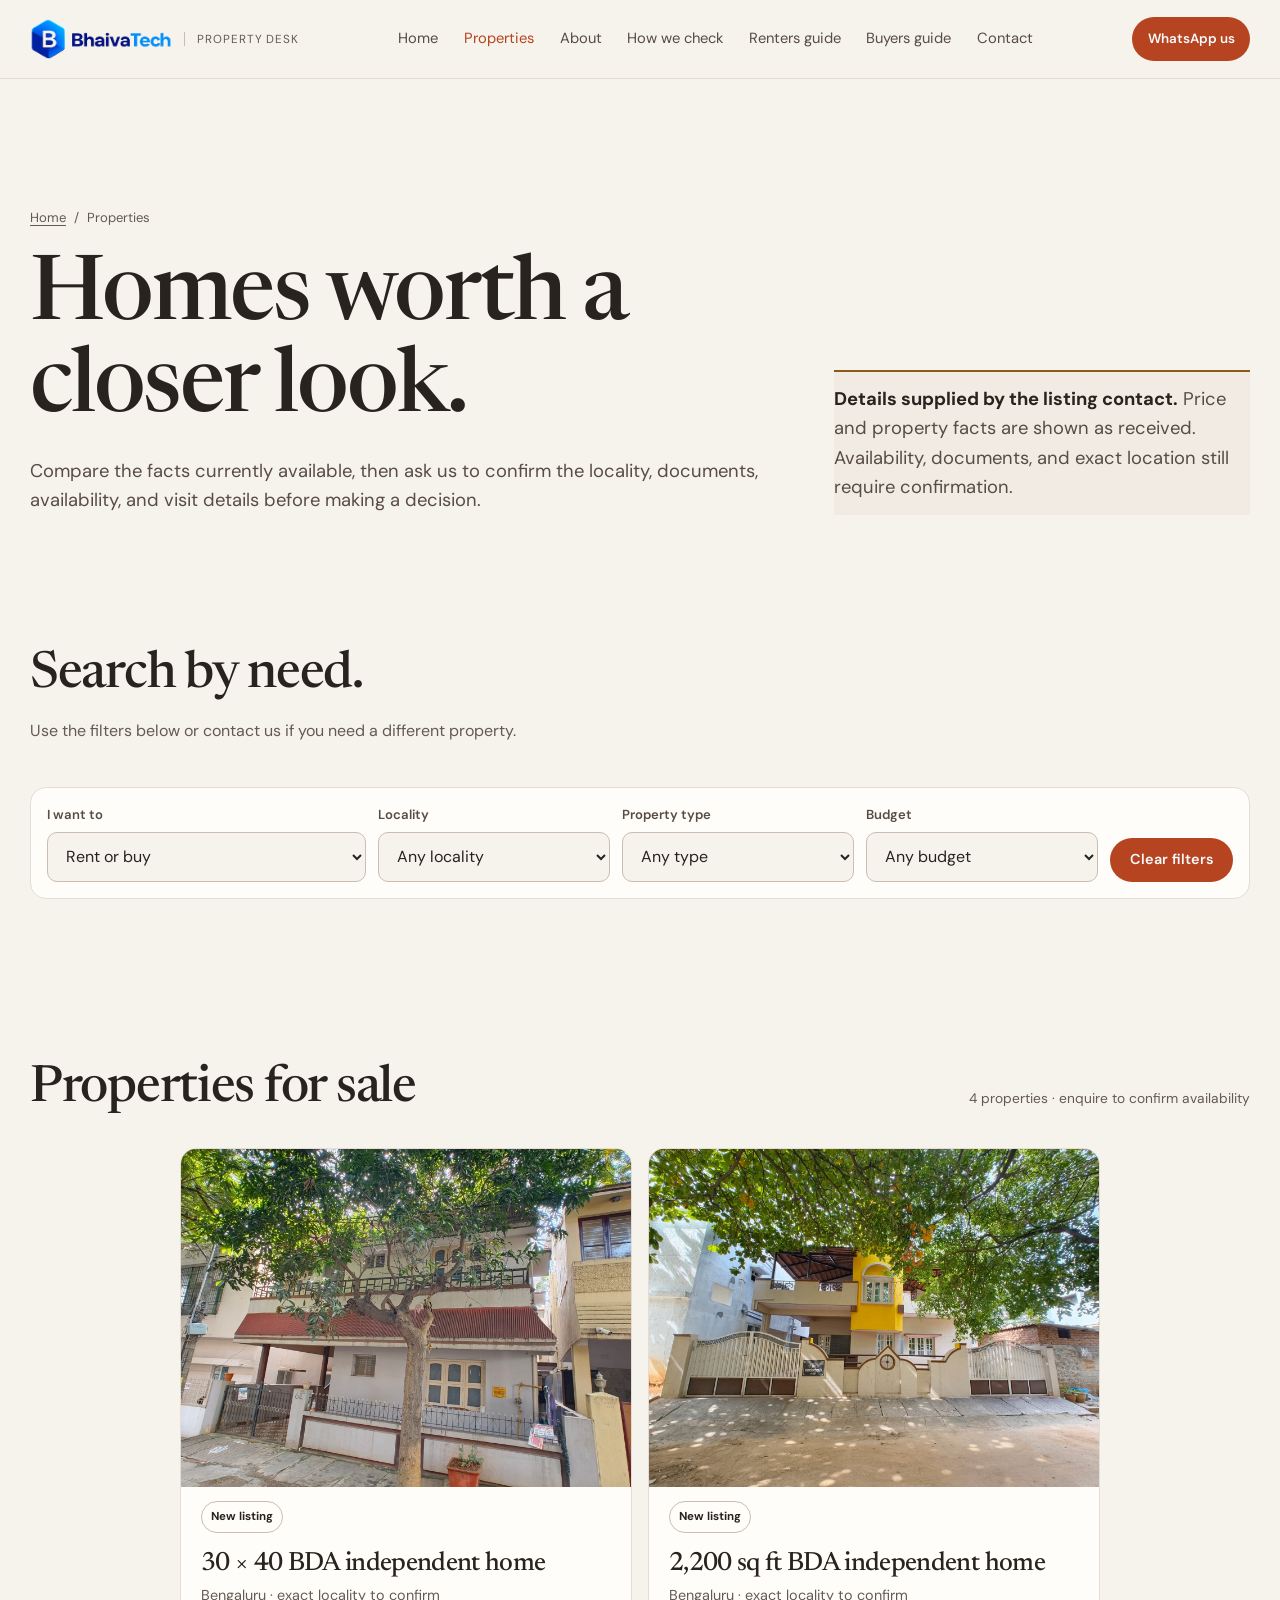
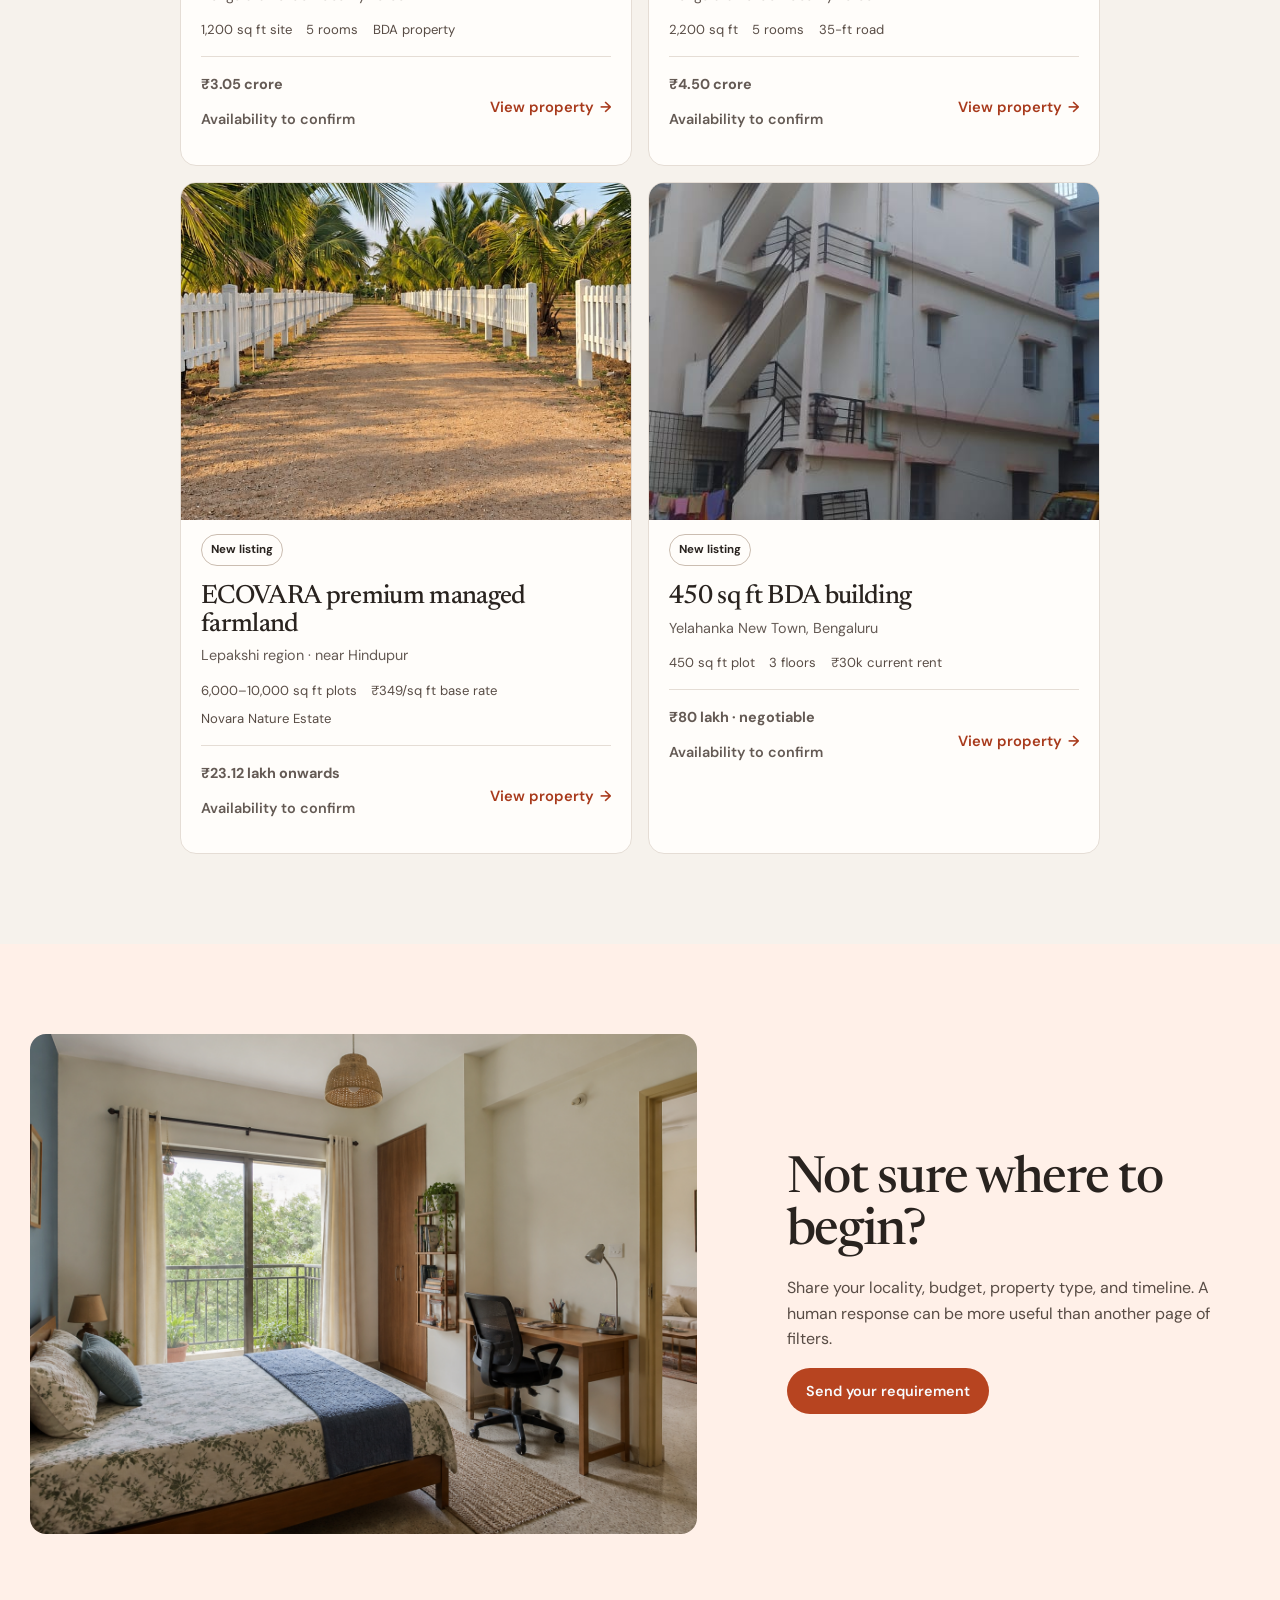
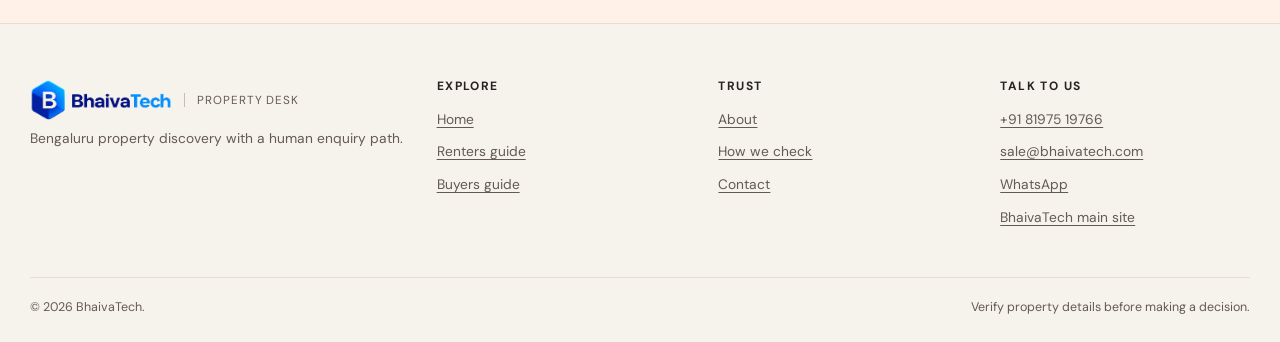
==== commit 750e9f69: "List BDA Yelahanka New Town building in the property catalogue" ====
--- a/properties/index.html
+++ b/properties/index.html
@@ -66,7 +66,7 @@
 
     <section class="section" aria-labelledby="results-title">
       <div class="container">
-        <div class="catalogue-toolbar"><h2 id="results-title">Properties for sale</h2><p><span data-result-count>3 properties</span> · enquire to confirm availability</p></div>
+        <div class="catalogue-toolbar"><h2 id="results-title">Properties for sale</h2><p><span data-result-count>4 properties</span> · enquire to confirm availability</p></div>
         <!-- This initial catalogue is intentionally static; connect a maintained listing source when inventory grows. -->
         <div class="catalogue-grid" data-property-grid>
           <article class="property-card catalogue-card" data-property-card data-intent="buy" data-locality="Bengaluru" data-type="house" data-budget="under-4-crore">
@@ -81,6 +81,10 @@
           <article class="property-card catalogue-card" data-property-card data-intent="buy" data-locality="Lepakshi" data-type="plot" data-budget="under-4-crore">
             <div class="property-card__image-wrap"><img class="property-card__image" src="../assets/ecovara/ecovara-palm-avenue.jpg" alt="Tree-lined avenue with white fencing at the ECOVARA managed farmland community" width="1600" height="1200" loading="lazy"><span class="property-card__flag">New listing</span></div>
             <div class="property-card__body"><h3>ECOVARA premium managed farmland</h3><p>Lepakshi region · near Hindupur</p><div class="property-meta"><span>6,000–10,000 sq ft plots</span><span>₹349/sq ft base rate</span><span>Novara Nature Estate</span></div><div class="property-card__footer"><div><p class="property-price">₹23.12 lakh onwards</p><p class="property-status">Availability to confirm</p></div><a class="text-link" href="../property-ecovara-managed-farmland.html">View property <span aria-hidden="true">→</span></a></div></div>
+          </article>
+          <article class="property-card catalogue-card" data-property-card data-intent="buy" data-locality="Bengaluru" data-type="house" data-budget="under-4-crore">
+            <div class="property-card__image-wrap"><img class="property-card__image" src="../assets/bda-yelahanka/bda-yelahanka-street.jpg" alt="Street-facing view of the BDA building in Yelahanka New Town" width="493" height="1040" loading="lazy"><span class="property-card__flag">New listing</span></div>
+            <div class="property-card__body"><h3>450 sq ft BDA building</h3><p>Yelahanka New Town, Bengaluru</p><div class="property-meta"><span>450 sq ft plot</span><span>3 floors</span><span>&#8377;30k current rent</span></div><div class="property-card__footer"><div><p class="property-price">&#8377;80 lakh &middot; negotiable</p><p class="property-status">Availability to confirm</p></div><a class="text-link" href="../property-bda-yelahanka-new-town.html">View property <span aria-hidden="true">&#8594;</span></a></div></div>
           </article>
           <div class="empty-state" data-empty-state hidden><h3>No properties match those filters.</h3><p>Try another option or tell the team what you need. We can help you check for a suitable property.</p><a class="button button--outline" href="../contact.html">Tell us your need</a></div>
         </div>
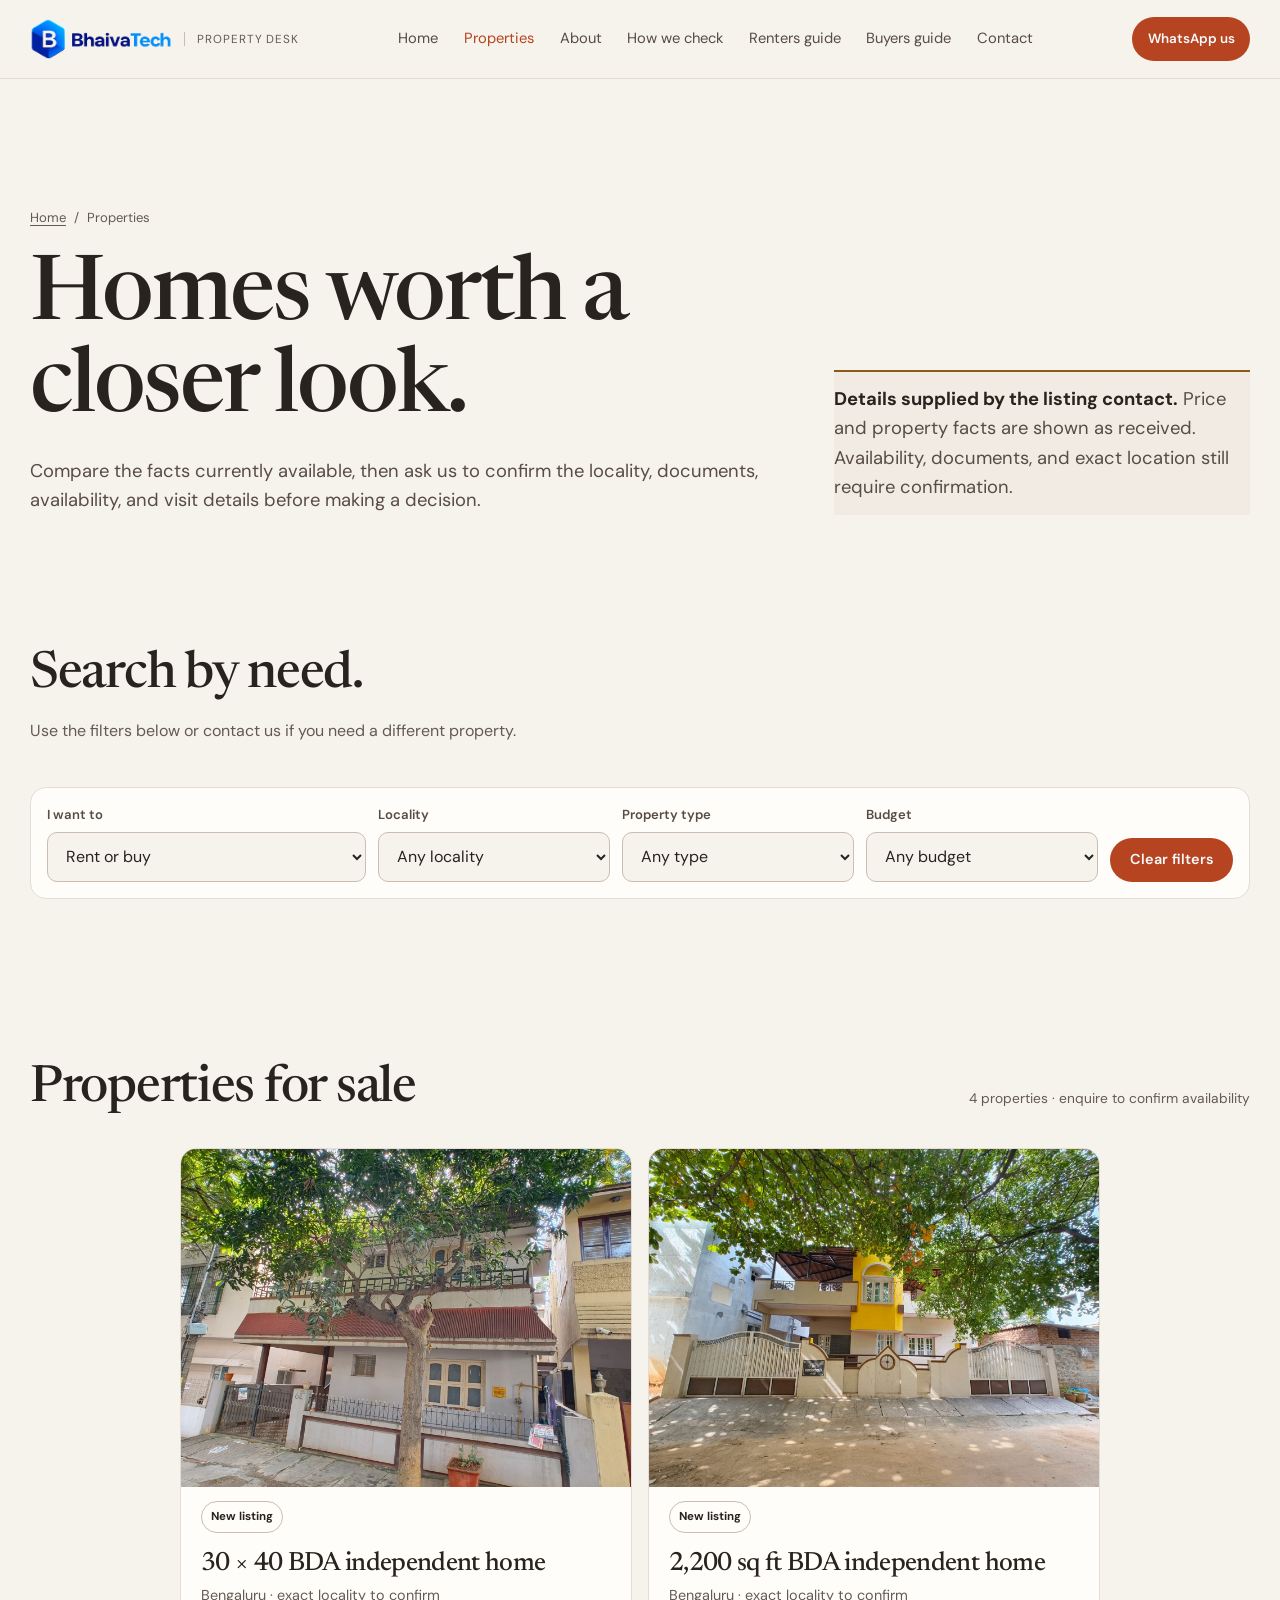
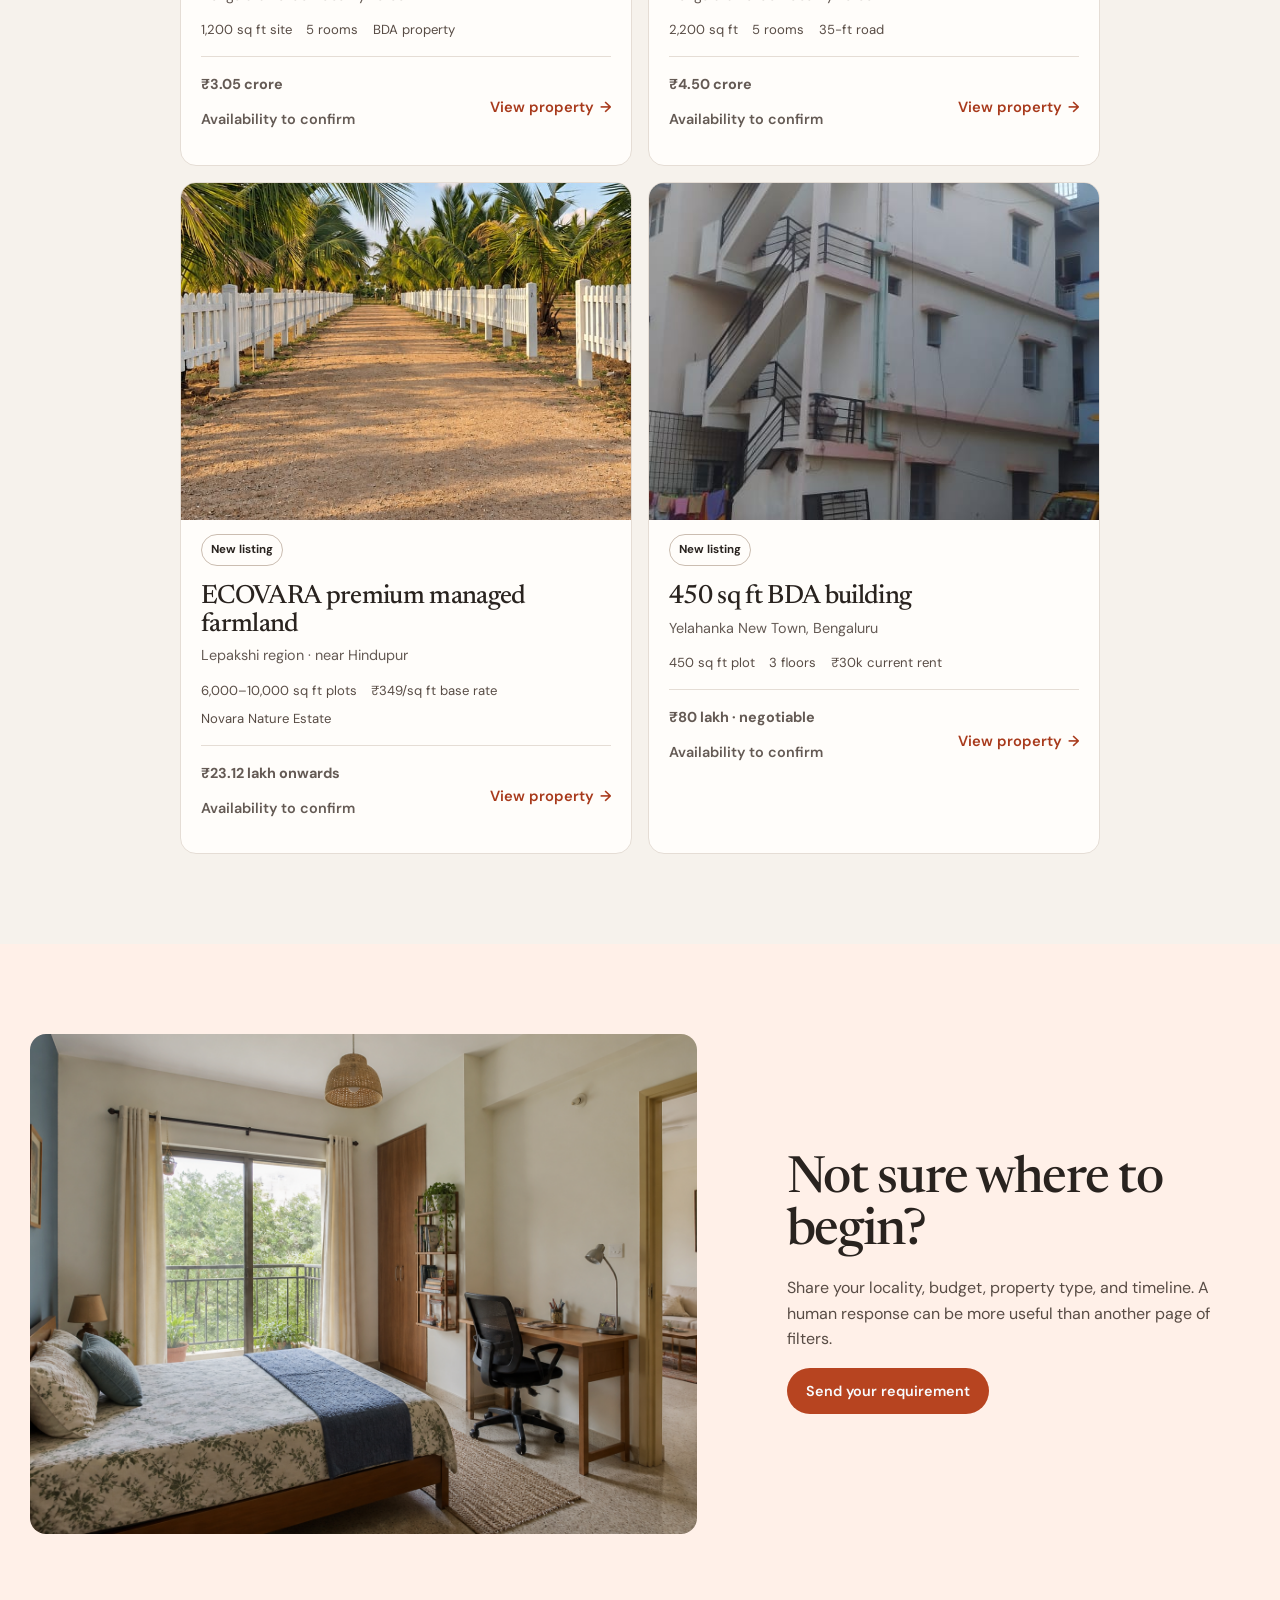
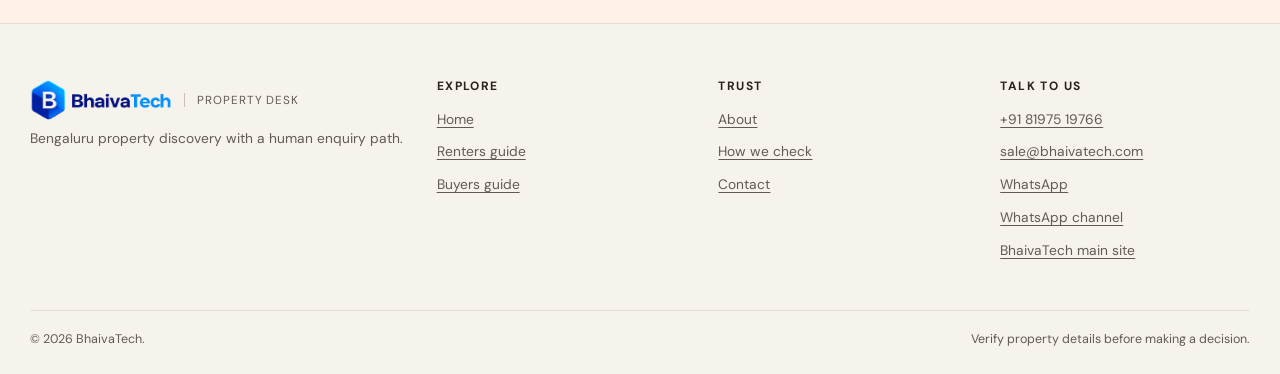
==== commit 07964588: "Add BhaivaTech Properties WhatsApp channel link to site footer" ====
--- a/properties/index.html
+++ b/properties/index.html
@@ -99,6 +99,6 @@
     </section>
   </main>
 
-  <footer class="site-footer"><div class="site-footer__inner"><div class="site-footer__grid"><div><a class="brand-lockup" href="../index.html" aria-label="BhaivaTech Homes home"><img src="../assets/bhaivatech-logo.png" alt="BhaivaTech"><span class="brand-lockup__descriptor">Property desk</span></a><p>Bengaluru property discovery with a human enquiry path.</p></div><div><h2>Explore</h2><ul><li><a href="../index.html">Home</a></li><li><a href="../renters-guide.html">Renters guide</a></li><li><a href="../buyers-guide.html">Buyers guide</a></li></ul></div><div><h2>Trust</h2><ul><li><a href="../about.html">About</a></li><li><a href="../how-we-verify.html">How we check</a></li><li><a href="../contact.html">Contact</a></li></ul></div><div><h2>Talk to us</h2><ul><li><a href="tel:+918197519766">+91 81975 19766</a></li><li><a href="mailto:sale@bhaivatech.com">sale@bhaivatech.com</a></li><li><a href="https://wa.me/918197519766" target="_blank" rel="noopener">WhatsApp</a></li><li><a href="https://bhaivatech.com/" target="_blank" rel="noopener">BhaivaTech main site</a></li></ul></div></div><div class="site-footer__bottom"><span>© 2026 BhaivaTech.</span><span>Verify property details before making a decision.</span></div></div></footer>
+  <footer class="site-footer"><div class="site-footer__inner"><div class="site-footer__grid"><div><a class="brand-lockup" href="../index.html" aria-label="BhaivaTech Homes home"><img src="../assets/bhaivatech-logo.png" alt="BhaivaTech"><span class="brand-lockup__descriptor">Property desk</span></a><p>Bengaluru property discovery with a human enquiry path.</p></div><div><h2>Explore</h2><ul><li><a href="../index.html">Home</a></li><li><a href="../renters-guide.html">Renters guide</a></li><li><a href="../buyers-guide.html">Buyers guide</a></li></ul></div><div><h2>Trust</h2><ul><li><a href="../about.html">About</a></li><li><a href="../how-we-verify.html">How we check</a></li><li><a href="../contact.html">Contact</a></li></ul></div><div><h2>Talk to us</h2><ul><li><a href="tel:+918197519766">+91 81975 19766</a></li><li><a href="mailto:sale@bhaivatech.com">sale@bhaivatech.com</a></li><li><a href="https://wa.me/918197519766" target="_blank" rel="noopener">WhatsApp</a></li><li><a href="https://whatsapp.com/channel/0029Vb9y877JkK7HFm1Vno0c" target="_blank" rel="noopener">WhatsApp channel</a></li><li><a href="https://bhaivatech.com/" target="_blank" rel="noopener">BhaivaTech main site</a></li></ul></div></div><div class="site-footer__bottom"><span>© 2026 BhaivaTech.</span><span>Verify property details before making a decision.</span></div></div></footer>
 </body>
 </html>
